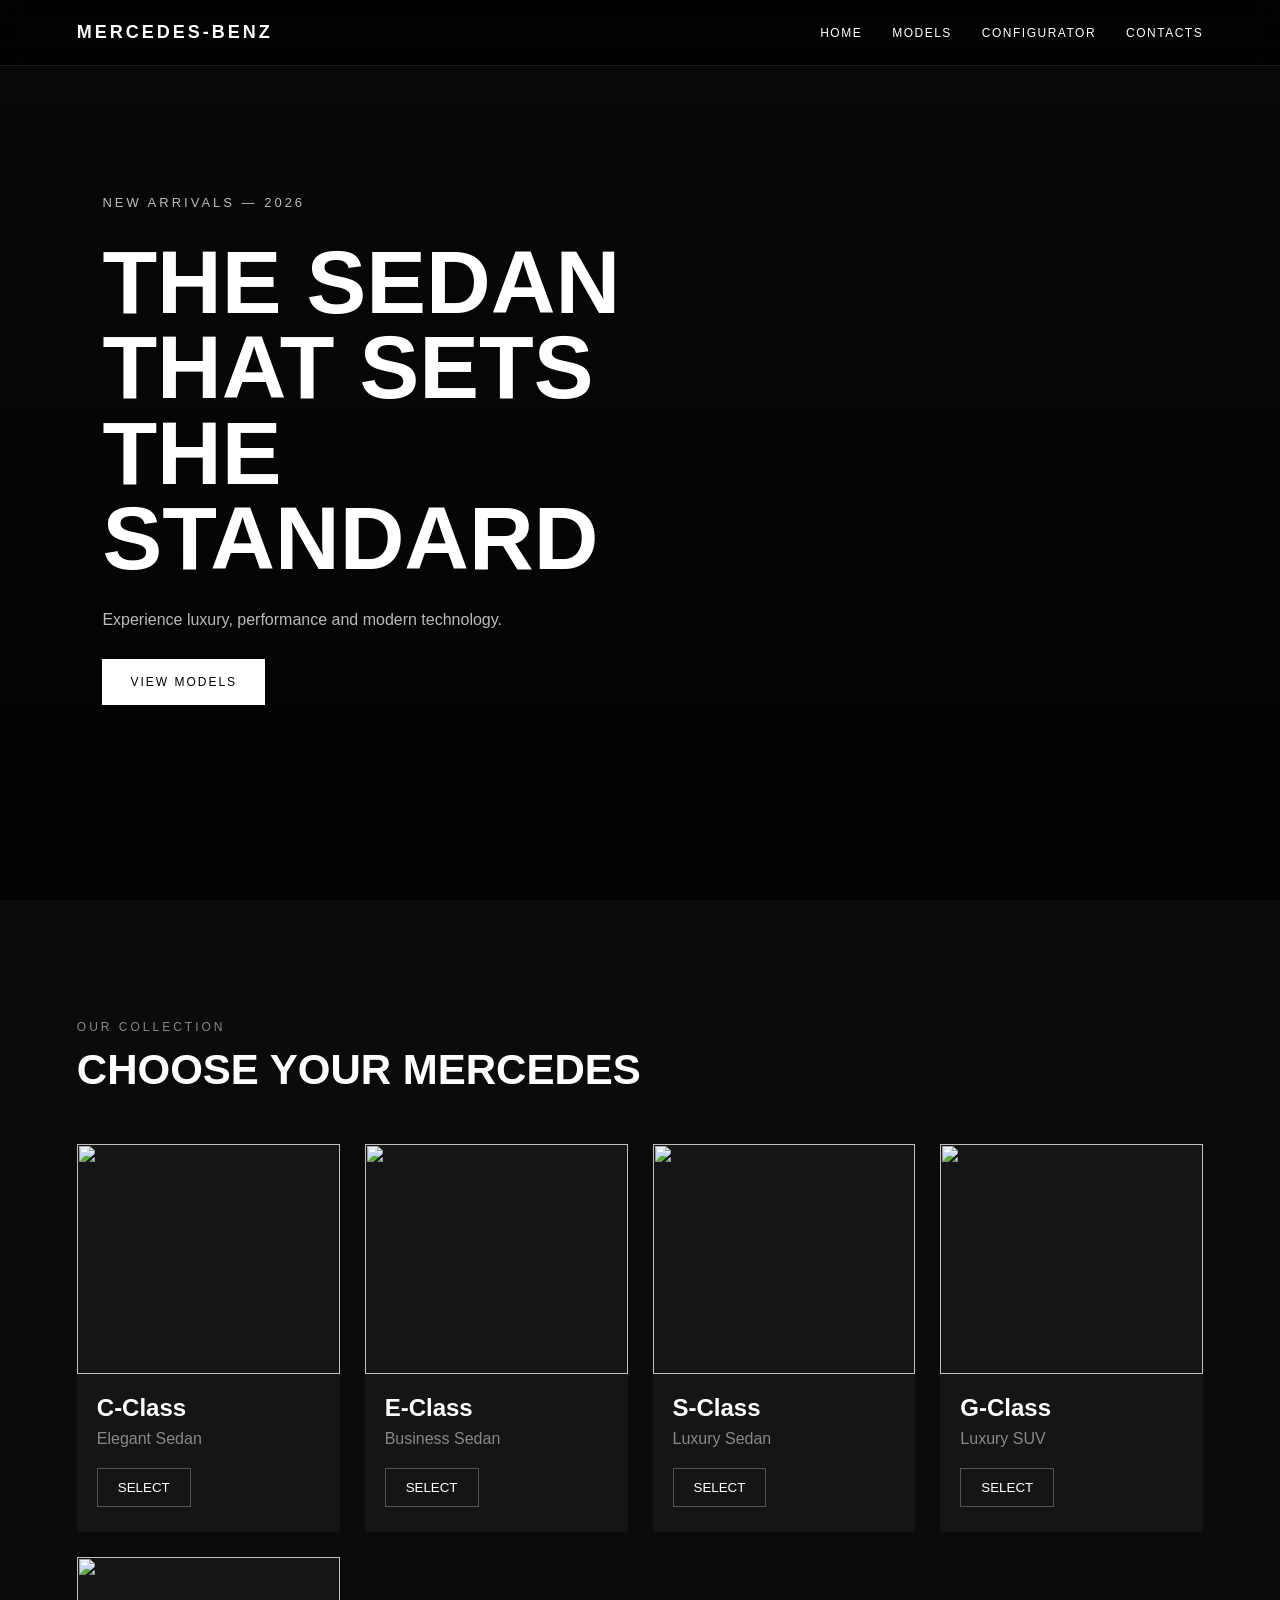
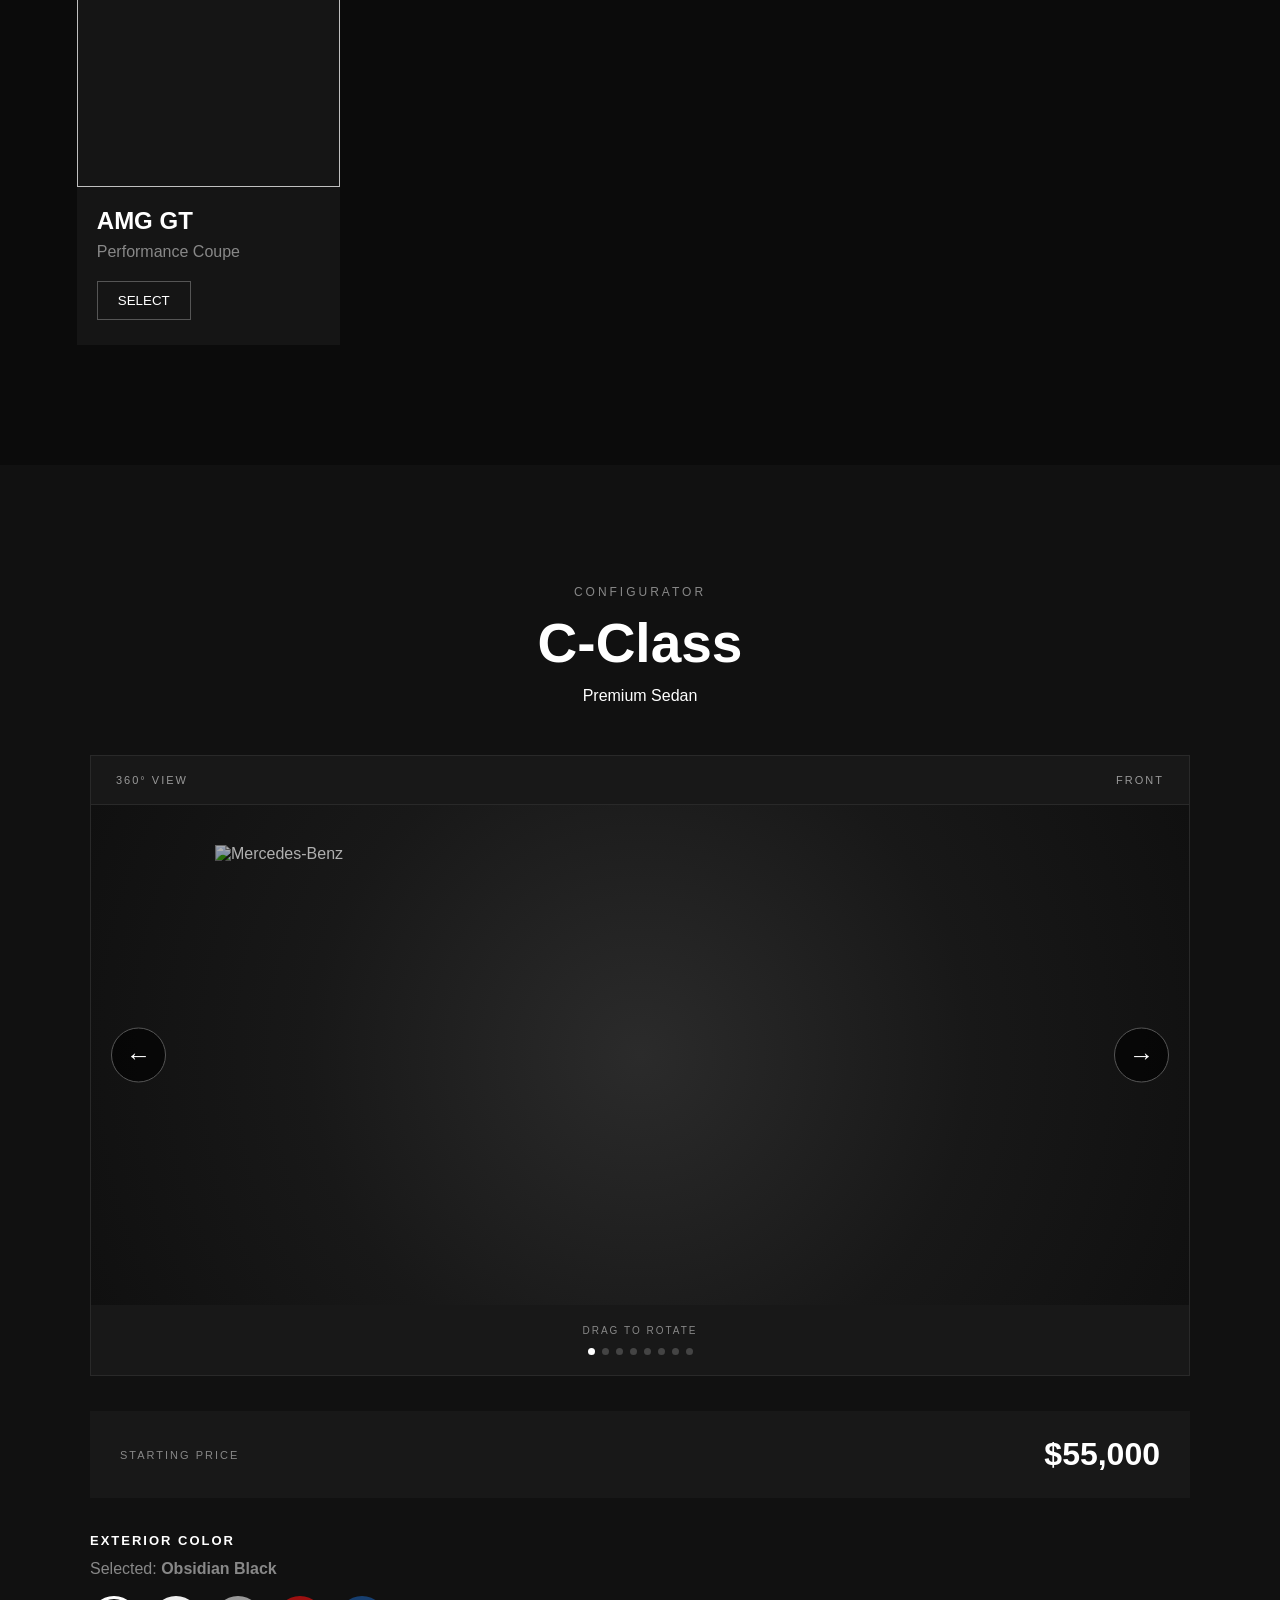
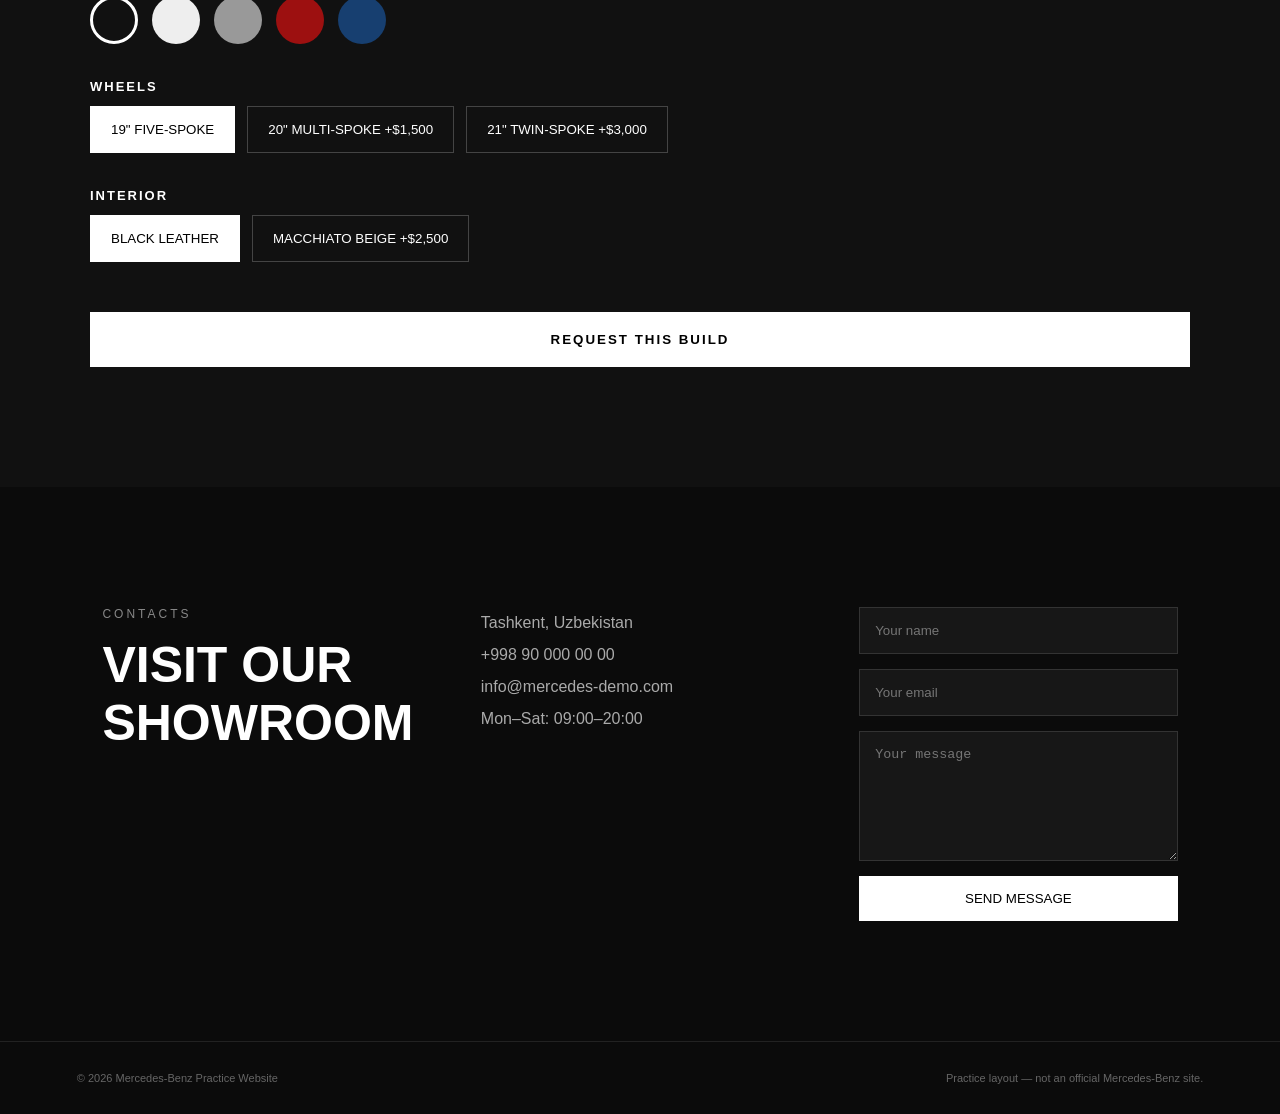
==== cars.html @ 46bb73ce "Mercedes-Benz website" ====
<!DOCTYPE html>
<html lang="ru">
<head>
    <meta charset="UTF-8">
    <meta name="viewport" content="width=device-width, initial-scale=1.0">

    <title>Mercedes-Benz | Premium Cars</title>

    <link rel="stylesheet" href="./css/cars.css">
</head>

<body>

<header class="header">
    <div class="logo">MERCEDES-BENZ</div>

    <nav>
        <a href="#home">HOME</a>
        <a href="#models">MODELS</a>
        <a href="#configurator">CONFIGURATOR</a>
        <a href="#contacts">CONTACTS</a>
    </nav>
</header>


<!-- HERO -->

<section class="hero" id="home">

    <div class="hero-text">

        <p class="small-title">NEW ARRIVALS — 2026</p>

        <h1>
            THE SEDAN<br>
            THAT SETS<br>
            THE STANDARD
        </h1>

        <p>
            Experience luxury, performance and modern technology.
        </p>

        <a href="#models" class="main-button">
            VIEW MODELS
        </a>

    </div>

</section>


<!-- MODELS -->

<section class="models" id="models">

    <div class="section-title">
        <p>OUR COLLECTION</p>
        <h2>CHOOSE YOUR MERCEDES</h2>
    </div>

    <div class="model-grid">

        <div class="model-card" onclick="chooseCar('C-Class')">
            <img src="https://images.unsplash.com/photo-1618843479313-40f8afb4b4d8?auto=format&fit=crop&w=1200&q=80">
            <h3>C-Class</h3>
            <p>Elegant Sedan</p>
            <button>SELECT</button>
        </div>


        <div class="model-card" onclick="chooseCar('E-Class')">
            <img src="https://images.unsplash.com/photo-1553440569-bcc63803a83d?auto=format&fit=crop&w=1200&q=80">
            <h3>E-Class</h3>
            <p>Business Sedan</p>
            <button>SELECT</button>
        </div>


        <div class="model-card" onclick="chooseCar('S-Class')">
            <img src="https://images.unsplash.com/photo-1563720223185-11003d516935?auto=format&fit=crop&w=1200&q=80">
            <h3>S-Class</h3>
            <p>Luxury Sedan</p>
            <button>SELECT</button>
        </div>


        <div class="model-card" onclick="chooseCar('G-Class')">
            <img src="https://images.unsplash.com/photo-1606664515524-ed2f786a0bd6?auto=format&fit=crop&w=1200&q=80">
            <h3>G-Class</h3>
            <p>Luxury SUV</p>
            <button>SELECT</button>
        </div>


        <div class="model-card" onclick="chooseCar('AMG GT')">
            <img src="https://images.unsplash.com/photo-1618843479619-f3d0e1e2b4f4?auto=format&fit=crop&w=1200&q=80">
            <h3>AMG GT</h3>
            <p>Performance Coupe</p>
            <button>SELECT</button>
        </div>

    </div>

</section>


<!-- CONFIGURATOR -->

<section class="configurator" id="configurator">

    <div class="config-title">

        <p>CONFIGURATOR</p>

        <h2 id="selectedModel">
            C-Class
        </h2>

        <p id="selectedType">
            Premium Sedan
        </p>

    </div>


    <!-- 360 VIEWER -->

    <div class="viewer">

        <div class="viewer-top">
            <span>360° VIEW</span>
            <span id="angleText">FRONT</span>
        </div>


        <div class="car-stage">

            <button
                class="rotate-button left"
                onclick="rotateCar(-1)">
                ←
            </button>


            <div
                class="car-view"
                id="carView">

                <img
                    id="carImage"
                    src="https://images.unsplash.com/photo-1618843479313-40f8afb4b4d8?auto=format&fit=crop&w=1600&q=90"
                    alt="Mercedes-Benz">

            </div>


            <button
                class="rotate-button right"
                onclick="rotateCar(1)">
                →
            </button>

        </div>


        <div class="viewer-info">
            <span>DRAG TO ROTATE</span>

            <div class="angle-dots">
                <span class="active"></span>
                <span></span>
                <span></span>
                <span></span>
                <span></span>
                <span></span>
                <span></span>
                <span></span>
            </div>
        </div>

    </div>


    <!-- PRICE -->

    <div class="price-box">

        <span>STARTING PRICE</span>

        <strong id="price">
            $55,000
        </strong>

    </div>


    <!-- COLORS -->

    <div class="option-section">

        <h3>EXTERIOR COLOR</h3>

        <p>
            Selected:
            <strong id="colorName">
                Obsidian Black
            </strong>
        </p>


        <div class="color-options">

            <button
                class="color black active"
                onclick="changeColor('black', this)"
                aria-label="Black">
            </button>

            <button
                class="color white"
                onclick="changeColor('white', this)"
                aria-label="White">
            </button>

            <button
                class="color silver"
                onclick="changeColor('silver', this)"
                aria-label="Silver">
            </button>

            <button
                class="color red"
                onclick="changeColor('red', this)"
                aria-label="Red">
            </button>

            <button
                class="color blue"
                onclick="changeColor('blue', this)"
                aria-label="Blue">
            </button>

        </div>

    </div>


    <!-- WHEELS -->

    <div class="option-section">

        <h3>WHEELS</h3>

        <div class="wheel-options">

            <button
                class="option-button active"
                onclick="selectWheel(0, this)">
                19" FIVE-SPOKE
            </button>

            <button
                class="option-button"
                onclick="selectWheel(1500, this)">
                20" MULTI-SPOKE +$1,500
            </button>

            <button
                class="option-button"
                onclick="selectWheel(3000, this)">
                21" TWIN-SPOKE +$3,000
            </button>

        </div>

    </div>


    <!-- INTERIOR -->

    <div class="option-section">

        <h3>INTERIOR</h3>

        <div class="wheel-options">

            <button
                class="option-button active"
                onclick="selectInterior(0, this)">
                BLACK LEATHER
            </button>

            <button
                class="option-button"
                onclick="selectInterior(2500, this)">
                MACCHIATO BEIGE +$2,500
            </button>

        </div>

    </div>


    <button
        class="request-button"
        onclick="requestCar()">

        REQUEST THIS BUILD

    </button>

</section>


<!-- CONTACTS -->

<section class="contacts" id="contacts">

    <div>

        <p>CONTACTS</p>

        <h2>VISIT OUR<br>SHOWROOM</h2>

    </div>


    <div class="contact-info">

        <p>
            Tashkent, Uzbekistan
        </p>

        <p>
            +998 90 000 00 00
        </p>

        <p>
            info@mercedes-demo.com
        </p>

        <p>
            Mon–Sat: 09:00–20:00
        </p>

    </div>


    <form id="contactForm">

        <input
            type="text"
            placeholder="Your name"
            required>

        <input
            type="email"
            placeholder="Your email"
            required>

        <textarea
            placeholder="Your message"
            required></textarea>

        <button type="submit">
            SEND MESSAGE
        </button>

    </form>

</section>


<footer>

    <p>
        © 2026 Mercedes-Benz Practice Website
    </p>

    <p>
        Practice layout — not an official Mercedes-Benz site.
    </p>

</footer>


<script src="./js/cars.js"></script>

</body>
</html>
---- css/cars.css ----
* {
    margin: 0;
    padding: 0;
    box-sizing: border-box;
}

html {
    scroll-behavior: smooth;
}

body {
    font-family: Arial, Helvetica, sans-serif;
    background: #0b0b0b;
    color: white;
}


/* HEADER */

.header {
    position: fixed;
    top: 0;
    left: 0;

    width: 100%;

    padding: 22px 6%;

    display: flex;
    justify-content: space-between;
    align-items: center;

    z-index: 1000;

    background: rgba(0, 0, 0, 0.75);
    backdrop-filter: blur(12px);

    border-bottom: 1px solid rgba(255,255,255,0.1);
}

.logo {
    font-size: 18px;
    letter-spacing: 3px;
    font-weight: bold;
}

nav {
    display: flex;
    gap: 30px;
}

nav a {
    color: white;
    text-decoration: none;
    font-size: 12px;
    letter-spacing: 1.5px;

    transition: 0.3s;
}

nav a:hover {
    opacity: 0.5;
}


/* HERO */

.hero {
    min-height: 100vh;

    display: flex;
    align-items: center;

    padding: 120px 8%;

    background:
        linear-gradient(
            rgba(0,0,0,0.25),
            rgba(0,0,0,0.8)
        ),
        url("https://images.unsplash.com/photo-1618843479313-40f8afb4b4d8?auto=format&fit=crop&w=2000&q=90");

    background-size: cover;
    background-position: center;
}

.hero-text {
    max-width: 650px;
}

.small-title {
    letter-spacing: 3px;
    font-size: 13px;
    margin-bottom: 25px;
}

.hero h1 {
    font-size: clamp(45px, 7vw, 90px);
    line-height: 0.95;

    margin-bottom: 30px;
}

.hero p {
    color: #bbb;
    margin-bottom: 30px;
}

.main-button {
    display: inline-block;

    padding: 16px 28px;

    background: white;
    color: black;

    text-decoration: none;

    font-size: 12px;
    letter-spacing: 2px;

    transition: 0.3s;
}

.main-button:hover {
    background: #aaa;
}


/* MODELS */

.models {
    padding: 120px 6%;
}

.section-title {
    margin-bottom: 50px;
}

.section-title p {
    color: #888;
    font-size: 12px;
    letter-spacing: 3px;
}

.section-title h2 {
    margin-top: 12px;
    font-size: 42px;
}


.model-grid {
    display: grid;

    grid-template-columns:
        repeat(auto-fit, minmax(250px, 1fr));

    gap: 25px;
}

.model-card {
    background: #151515;

    padding-bottom: 25px;

    cursor: pointer;

    transition: 0.35s;
}

.model-card:hover {
    transform: translateY(-8px);
}

.model-card img {
    width: 100%;
    height: 230px;

    object-fit: cover;

    display: block;
}

.model-card h3 {
    font-size: 24px;
    margin: 20px 20px 8px;
}

.model-card p {
    color: #888;
    margin: 0 20px 20px;
}

.model-card button {
    margin-left: 20px;

    padding: 11px 20px;

    background: transparent;

    border: 1px solid #555;

    color: white;

    cursor: pointer;
}


/* CONFIGURATOR */

.configurator {
    padding: 120px 6%;

    background: #111;
}

.config-title {
    text-align: center;

    margin-bottom: 50px;
}

.config-title p:first-child {
    color: #888;

    letter-spacing: 3px;

    font-size: 12px;
}

.config-title h2 {
    font-size: 55px;

    margin: 12px 0;
}


/* 360 VIEWER */

.viewer {
    max-width: 1100px;

    margin: auto;

    background: #181818;

    border: 1px solid #292929;
}

.viewer-top {
    display: flex;
    justify-content: space-between;

    padding: 18px 25px;

    color: #999;

    font-size: 11px;

    letter-spacing: 2px;

    border-bottom: 1px solid #292929;
}


.car-stage {
    position: relative;

    min-height: 500px;

    display: flex;
    align-items: center;
    justify-content: center;

    overflow: hidden;

    background:
        radial-gradient(
            circle at center,
            #2b2b2b 0%,
            #181818 55%,
            #101010 100%
        );
}


.car-view {
    width: 80%;

    display: flex;
    justify-content: center;
    align-items: center;

    cursor: grab;

    user-select: none;

    transition: transform 0.15s ease;
}

.car-view:active {
    cursor: grabbing;
}

.car-view img {
    width: 100%;
    max-width: 850px;

    height: 420px;

    object-fit: contain;

    pointer-events: none;

    user-select: none;

    transition:
        filter 0.4s ease,
        transform 0.2s ease;
}


/*
    ВАЖНО:
    Фон машины НЕ меняется.
    filter применяется только к изображению автомобиля.
*/


.rotate-button {
    position: absolute;

    top: 50%;

    transform: translateY(-50%);

    width: 55px;
    height: 55px;

    border-radius: 50%;

    background: rgba(0,0,0,0.65);

    border: 1px solid #555;

    color: white;

    font-size: 25px;

    cursor: pointer;

    z-index: 5;

    transition: 0.3s;
}

.rotate-button:hover {
    background: white;
    color: black;
}

.rotate-button.left {
    left: 20px;
}

.rotate-button.right {
    right: 20px;
}


.viewer-info {
    padding: 20px;

    text-align: center;

    color: #888;

    font-size: 10px;

    letter-spacing: 2px;
}

.angle-dots {
    display: flex;
    justify-content: center;

    gap: 7px;

    margin-top: 12px;
}

.angle-dots span {
    width: 7px;
    height: 7px;

    border-radius: 50%;

    background: #444;
}

.angle-dots span.active {
    background: white;
}


/* PRICE */

.price-box {
    max-width: 1100px;

    margin: 35px auto;

    display: flex;
    justify-content: space-between;
    align-items: center;

    padding: 25px 30px;

    background: #181818;
}

.price-box span {
    color: #888;

    font-size: 11px;

    letter-spacing: 2px;
}

.price-box strong {
    font-size: 32px;
}


/* OPTIONS */

.option-section {
    max-width: 1100px;

    margin: 35px auto;
}

.option-section h3 {
    font-size: 13px;

    letter-spacing: 2px;

    margin-bottom: 12px;
}

.option-section p {
    color: #888;

    margin-bottom: 18px;
}


/* COLORS */

.color-options {
    display: flex;

    gap: 14px;
}

.color {
    width: 48px;
    height: 48px;

    border-radius: 50%;

    border: 3px solid transparent;

    cursor: pointer;

    transition: 0.3s;
}

.color:hover {
    transform: scale(1.1);
}

.color.active {
    border-color: white;
}

.color.black {
    background: #111;
}

.color.white {
    background: #eee;
}

.color.silver {
    background: #999;
}

.color.red {
    background: #9d1010;
}

.color.blue {
    background: #173f70;
}


/* OPTIONS */

.wheel-options {
    display: flex;

    flex-wrap: wrap;

    gap: 12px;
}

.option-button {
    padding: 15px 20px;

    background: transparent;

    color: white;

    border: 1px solid #444;

    cursor: pointer;

    transition: 0.3s;
}

.option-button:hover,
.option-button.active {
    background: white;

    color: black;

    border-color: white;
}


/* REQUEST */

.request-button {
    display: block;

    max-width: 1100px;

    width: 100%;

    margin: 50px auto 0;

    padding: 20px;

    background: white;

    color: black;

    border: none;

    font-weight: bold;

    letter-spacing: 2px;

    cursor: pointer;

    transition: 0.3s;
}

.request-button:hover {
    background: #aaa;
}


/* CONTACTS */

.contacts {
    padding: 120px 8%;

    display: grid;

    grid-template-columns:
        1fr 1fr 1fr;

    gap: 60px;
}

.contacts h2 {
    font-size: 50px;

    margin-top: 15px;
}

.contacts > div:first-child p {
    color: #888;

    letter-spacing: 3px;

    font-size: 12px;
}

.contact-info {
    color: #aaa;

    line-height: 2;
}

#contactForm {
    display: flex;

    flex-direction: column;

    gap: 15px;
}

#contactForm input,
#contactForm textarea {
    width: 100%;

    padding: 15px;

    background: #171717;

    border: 1px solid #333;

    color: white;

    outline: none;
}

#contactForm textarea {
    min-height: 130px;

    resize: vertical;
}

#contactForm button {
    padding: 15px;

    background: white;

    border: none;

    cursor: pointer;
}


/* FOOTER */

footer {
    padding: 30px 6%;

    border-top: 1px solid #222;

    display: flex;

    justify-content: space-between;

    color: #666;

    font-size: 11px;
}


/* MOBILE */

@media (max-width: 800px) {

    .header {
        padding: 18px 5%;
    }

    nav {
        display: none;
    }

    .hero {
        padding: 120px 6%;
    }

    .models,
    .configurator,
    .contacts {
        padding: 80px 5%;
    }

    .config-title h2 {
        font-size: 40px;
    }

    .car-stage {
        min-height: 350px;
    }

    .car-view img {
        height: 300px;
    }

    .rotate-button {
        width: 45px;
        height: 45px;
    }

    .contacts {
        grid-template-columns: 1fr;
    }

    footer {
        flex-direction: column;

        gap: 10px;
    }

}
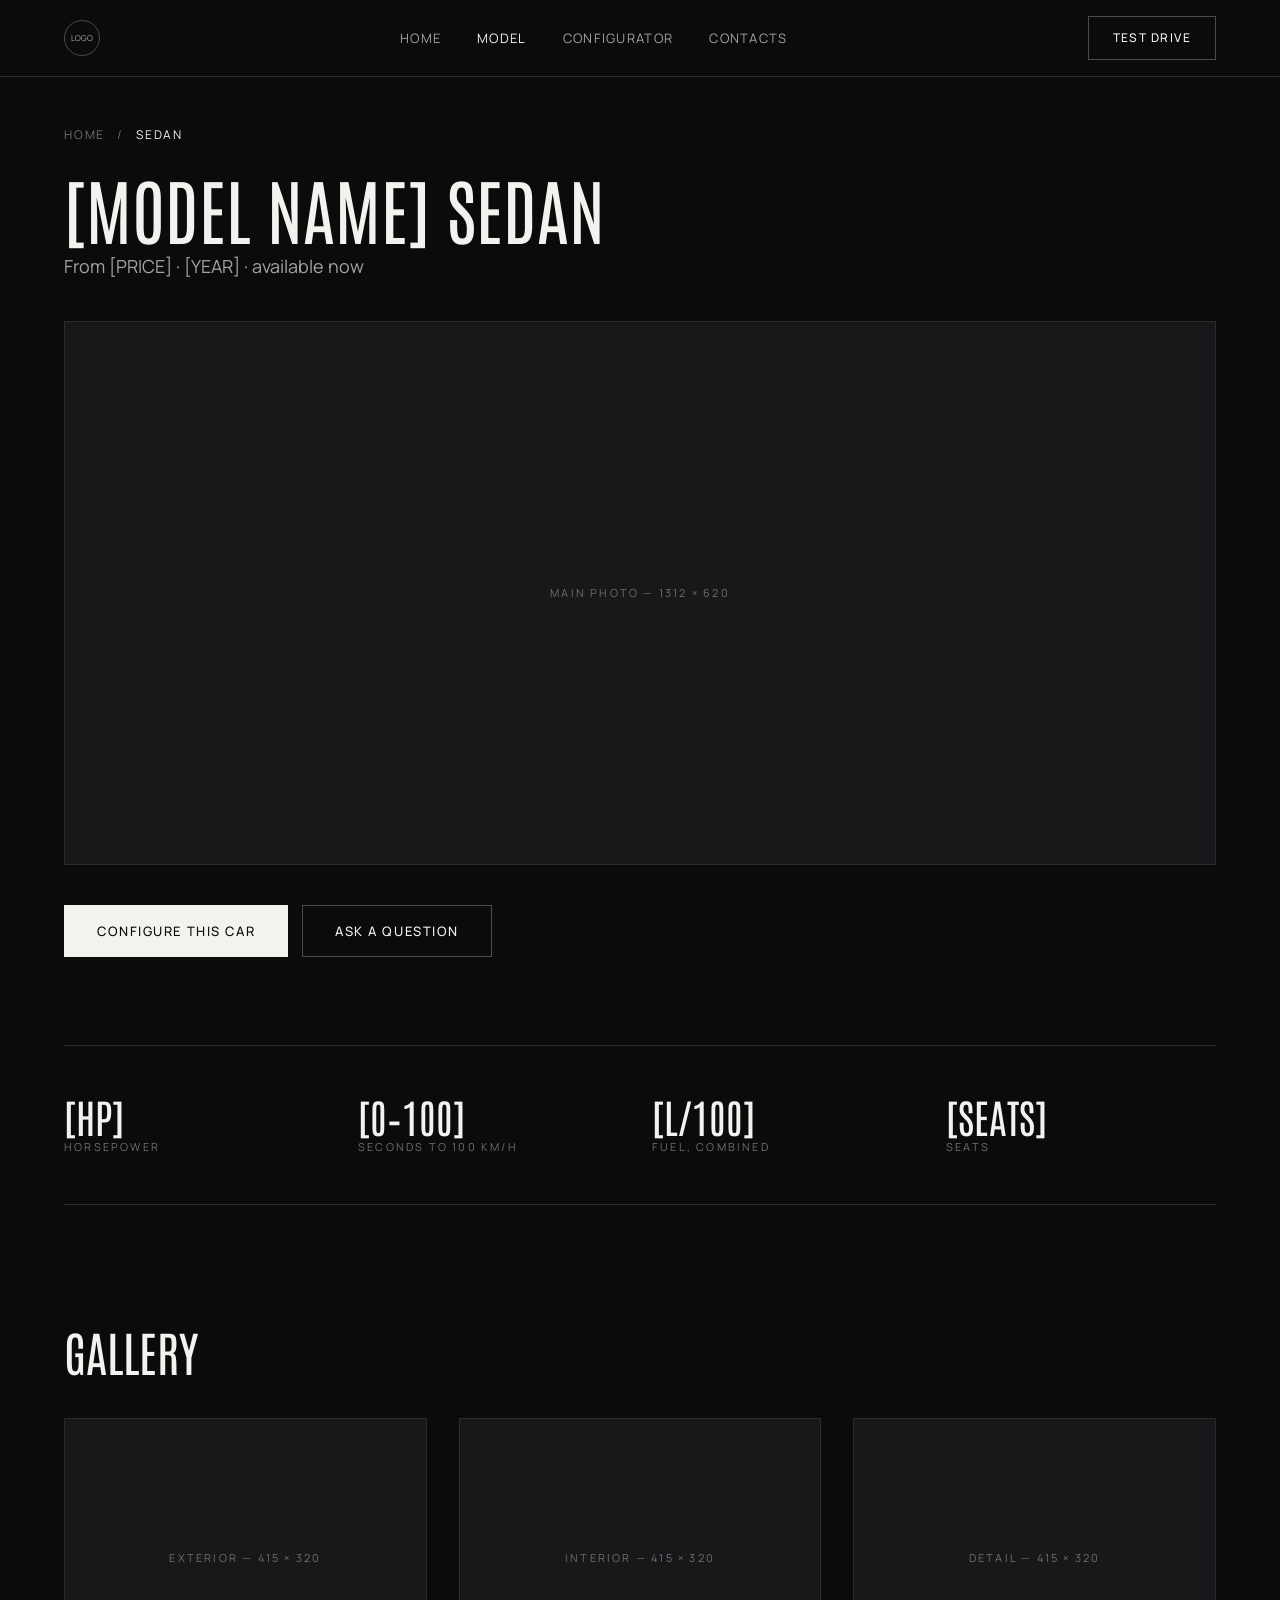
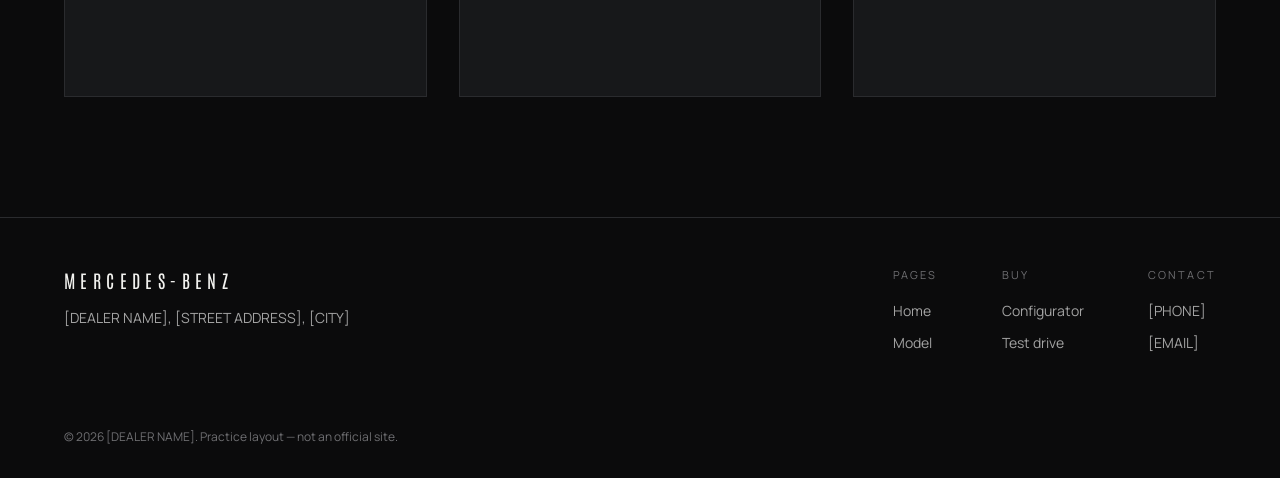
==== commit d5f52763: "web site create" ====
--- a/cars.html
+++ b/cars.html
@@ -1,392 +1,132 @@
 <!DOCTYPE html>
-<html lang="ru">
+<html lang="en">
 <head>
     <meta charset="UTF-8">
     <meta name="viewport" content="width=device-width, initial-scale=1.0">
-
-    <title>Mercedes-Benz | Premium Cars</title>
-
+    <title>Mercedes-Benz — Model</title>
+    <link rel="preconnect" href="https://fonts.googleapis.com">
+    <link rel="preconnect" href="https://fonts.gstatic.com" crossorigin>
+    <link href="https://fonts.googleapis.com/css2?family=Antonio:wght@400;500&family=Manrope:wght@400;500;600&display=swap" rel="stylesheet">
+    <!-- общие стили: шапка, подвал, кнопки -->
+    <link rel="stylesheet" href="./css/index.css">
     <link rel="stylesheet" href="./css/cars.css">
 </head>
-
 <body>
 
-<header class="header">
-    <div class="logo">MERCEDES-BENZ</div>
+    <!-- HEADER -->
+    <header class="header">
+        <div class="container header__inner">
+            <a href="./index.html" class="logo">LOGO</a>
 
-    <nav>
-        <a href="#home">HOME</a>
-        <a href="#models">MODELS</a>
-        <a href="#configurator">CONFIGURATOR</a>
-        <a href="#contacts">CONTACTS</a>
-    </nav>
-</header>
+            <nav class="nav" id="nav">
+                <a href="./index.html" class="nav__link">Home</a>
+                <a href="./cars.html" class="nav__link nav__link--active">Model</a>
+                <a href="./configurator.html" class="nav__link">Configurator</a>
+                <a href="./contacts.html" class="nav__link">Contacts</a>
+            </nav>
 
+            <a href="./contacts.html" class="btn btn--outline btn--small header__cta">Test drive</a>
 
-<!-- HERO -->
+            <button class="burger" id="burger" aria-label="Open menu" aria-expanded="false">
+                <span></span><span></span>
+            </button>
+        </div>
+    </header>
 
-<section class="hero" id="home">
+    <main class="model">
+        <div class="container">
+            <!-- BREADCRUMBS -->
+            <nav class="breadcrumbs" aria-label="Breadcrumbs">
+                <a href="./index.html">Home</a>
+                <span>/</span>
+                <span class="breadcrumbs__current">Sedan</span>
+            </nav>
 
-    <div class="hero-text">
+            <h1 class="model__title">[MODEL NAME] Sedan</h1>
+            <p class="model__subtitle">From [PRICE] · [YEAR] · available now</p>
 
-        <p class="small-title">NEW ARRIVALS — 2026</p>
+            <div class="placeholder model__photo">Main photo — 1312 × 620</div>
 
-        <h1>
-            THE SEDAN<br>
-            THAT SETS<br>
-            THE STANDARD
-        </h1>
+            <div class="model__buttons">
+                <a href="./configurator.html" class="btn btn--light">Configure this car</a>
+                <a href="./contacts.html" class="btn btn--outline">Ask a question</a>
+            </div>
 
-        <p>
-            Experience luxury, performance and modern technology.
-        </p>
+            <!-- SPECS -->
+            <section class="specs">
+                <div class="spec">
+                    <p class="spec__value">[HP]</p>
+                    <p class="spec__label">Horsepower</p>
+                </div>
+                <div class="spec">
+                    <p class="spec__value">[0–100]</p>
+                    <p class="spec__label">Seconds to 100 km/h</p>
+                </div>
+                <div class="spec">
+                    <p class="spec__value">[L/100]</p>
+                    <p class="spec__label">Fuel, combined</p>
+                </div>
+                <div class="spec">
+                    <p class="spec__value">[SEATS]</p>
+                    <p class="spec__label">Seats</p>
+                </div>
+            </section>
 
-        <a href="#models" class="main-button">
-            VIEW MODELS
-        </a>
+            <!-- GALLERY -->
+            <section class="gallery">
+                <h2 class="section-title">Gallery</h2>
 
+                <div class="gallery__grid">
+                    <button class="placeholder gallery__item" data-title="Exterior">Exterior — 415 × 320</button>
+                    <button class="placeholder gallery__item" data-title="Interior">Interior — 415 × 320</button>
+                    <button class="placeholder gallery__item" data-title="Detail">Detail — 415 × 320</button>
+                </div>
+            </section>
+        </div>
+    </main>
+
+    <!-- LIGHTBOX -->
+    <div class="lightbox" id="lightbox" aria-hidden="true">
+        <button class="lightbox__close" id="lightboxClose" aria-label="Close">×</button>
+        <button class="lightbox__arrow lightbox__arrow--prev" id="lightboxPrev" aria-label="Previous">←</button>
+        <div class="placeholder lightbox__image" id="lightboxImage"></div>
+        <button class="lightbox__arrow lightbox__arrow--next" id="lightboxNext" aria-label="Next">→</button>
     </div>
 
-</section>
+    <!-- FOOTER -->
+    <footer class="footer">
+        <div class="container">
+            <div class="footer__top">
+                <div class="footer__brand">
+                    <p class="footer__logo">Mercedes-Benz</p>
+                    <p class="footer__address">[DEALER NAME], [STREET ADDRESS], [CITY]</p>
+                </div>
 
-
-<!-- MODELS -->
-
-<section class="models" id="models">
-
-    <div class="section-title">
-        <p>OUR COLLECTION</p>
-        <h2>CHOOSE YOUR MERCEDES</h2>
-    </div>
-
-    <div class="model-grid">
-
-        <div class="model-card" onclick="chooseCar('C-Class')">
-            <img src="https://images.unsplash.com/photo-1618843479313-40f8afb4b4d8?auto=format&fit=crop&w=1200&q=80">
-            <h3>C-Class</h3>
-            <p>Elegant Sedan</p>
-            <button>SELECT</button>
-        </div>
-
-
-        <div class="model-card" onclick="chooseCar('E-Class')">
-            <img src="https://images.unsplash.com/photo-1553440569-bcc63803a83d?auto=format&fit=crop&w=1200&q=80">
-            <h3>E-Class</h3>
-            <p>Business Sedan</p>
-            <button>SELECT</button>
-        </div>
-
-
-        <div class="model-card" onclick="chooseCar('S-Class')">
-            <img src="https://images.unsplash.com/photo-1563720223185-11003d516935?auto=format&fit=crop&w=1200&q=80">
-            <h3>S-Class</h3>
-            <p>Luxury Sedan</p>
-            <button>SELECT</button>
-        </div>
-
-
-        <div class="model-card" onclick="chooseCar('G-Class')">
-            <img src="https://images.unsplash.com/photo-1606664515524-ed2f786a0bd6?auto=format&fit=crop&w=1200&q=80">
-            <h3>G-Class</h3>
-            <p>Luxury SUV</p>
-            <button>SELECT</button>
-        </div>
-
-
-        <div class="model-card" onclick="chooseCar('AMG GT')">
-            <img src="https://images.unsplash.com/photo-1618843479619-f3d0e1e2b4f4?auto=format&fit=crop&w=1200&q=80">
-            <h3>AMG GT</h3>
-            <p>Performance Coupe</p>
-            <button>SELECT</button>
-        </div>
-
-    </div>
-
-</section>
-
-
-<!-- CONFIGURATOR -->
-
-<section class="configurator" id="configurator">
-
-    <div class="config-title">
-
-        <p>CONFIGURATOR</p>
-
-        <h2 id="selectedModel">
-            C-Class
-        </h2>
-
-        <p id="selectedType">
-            Premium Sedan
-        </p>
-
-    </div>
-
-
-    <!-- 360 VIEWER -->
-
-    <div class="viewer">
-
-        <div class="viewer-top">
-            <span>360° VIEW</span>
-            <span id="angleText">FRONT</span>
-        </div>
-
-
-        <div class="car-stage">
-
-            <button
-                class="rotate-button left"
-                onclick="rotateCar(-1)">
-                ←
-            </button>
-
-
-            <div
-                class="car-view"
-                id="carView">
-
-                <img
-                    id="carImage"
-                    src="https://images.unsplash.com/photo-1618843479313-40f8afb4b4d8?auto=format&fit=crop&w=1600&q=90"
-                    alt="Mercedes-Benz">
-
+                <div class="footer__cols">
+                    <div class="footer__col">
+                        <p class="footer__heading">Pages</p>
+                        <a href="./index.html">Home</a>
+                        <a href="./cars.html">Model</a>
+                    </div>
+                    <div class="footer__col">
+                        <p class="footer__heading">Buy</p>
+                        <a href="./configurator.html">Configurator</a>
+                        <a href="./contacts.html">Test drive</a>
+                    </div>
+                    <div class="footer__col">
+                        <p class="footer__heading">Contact</p>
+                        <a href="tel:+0000000000">[PHONE]</a>
+                        <a href="mailto:info@example.com">[EMAIL]</a>
+                    </div>
+                </div>
             </div>
 
+            <p class="footer__copy">© <span id="year">[YEAR]</span> [DEALER NAME]. Practice layout — not an official site.</p>
+        </div>
+    </footer>
 
-            <button
-                class="rotate-button right"
-                onclick="rotateCar(1)">
-                →
-            </button>
-
-        </div>
-
-
-        <div class="viewer-info">
-            <span>DRAG TO ROTATE</span>
-
-            <div class="angle-dots">
-                <span class="active"></span>
-                <span></span>
-                <span></span>
-                <span></span>
-                <span></span>
-                <span></span>
-                <span></span>
-                <span></span>
-            </div>
-        </div>
-
-    </div>
-
-
-    <!-- PRICE -->
-
-    <div class="price-box">
-
-        <span>STARTING PRICE</span>
-
-        <strong id="price">
-            $55,000
-        </strong>
-
-    </div>
-
-
-    <!-- COLORS -->
-
-    <div class="option-section">
-
-        <h3>EXTERIOR COLOR</h3>
-
-        <p>
-            Selected:
-            <strong id="colorName">
-                Obsidian Black
-            </strong>
-        </p>
-
-
-        <div class="color-options">
-
-            <button
-                class="color black active"
-                onclick="changeColor('black', this)"
-                aria-label="Black">
-            </button>
-
-            <button
-                class="color white"
-                onclick="changeColor('white', this)"
-                aria-label="White">
-            </button>
-
-            <button
-                class="color silver"
-                onclick="changeColor('silver', this)"
-                aria-label="Silver">
-            </button>
-
-            <button
-                class="color red"
-                onclick="changeColor('red', this)"
-                aria-label="Red">
-            </button>
-
-            <button
-                class="color blue"
-                onclick="changeColor('blue', this)"
-                aria-label="Blue">
-            </button>
-
-        </div>
-
-    </div>
-
-
-    <!-- WHEELS -->
-
-    <div class="option-section">
-
-        <h3>WHEELS</h3>
-
-        <div class="wheel-options">
-
-            <button
-                class="option-button active"
-                onclick="selectWheel(0, this)">
-                19" FIVE-SPOKE
-            </button>
-
-            <button
-                class="option-button"
-                onclick="selectWheel(1500, this)">
-                20" MULTI-SPOKE +$1,500
-            </button>
-
-            <button
-                class="option-button"
-                onclick="selectWheel(3000, this)">
-                21" TWIN-SPOKE +$3,000
-            </button>
-
-        </div>
-
-    </div>
-
-
-    <!-- INTERIOR -->
-
-    <div class="option-section">
-
-        <h3>INTERIOR</h3>
-
-        <div class="wheel-options">
-
-            <button
-                class="option-button active"
-                onclick="selectInterior(0, this)">
-                BLACK LEATHER
-            </button>
-
-            <button
-                class="option-button"
-                onclick="selectInterior(2500, this)">
-                MACCHIATO BEIGE +$2,500
-            </button>
-
-        </div>
-
-    </div>
-
-
-    <button
-        class="request-button"
-        onclick="requestCar()">
-
-        REQUEST THIS BUILD
-
-    </button>
-
-</section>
-
-
-<!-- CONTACTS -->
-
-<section class="contacts" id="contacts">
-
-    <div>
-
-        <p>CONTACTS</p>
-
-        <h2>VISIT OUR<br>SHOWROOM</h2>
-
-    </div>
-
-
-    <div class="contact-info">
-
-        <p>
-            Tashkent, Uzbekistan
-        </p>
-
-        <p>
-            +998 90 000 00 00
-        </p>
-
-        <p>
-            info@mercedes-demo.com
-        </p>
-
-        <p>
-            Mon–Sat: 09:00–20:00
-        </p>
-
-    </div>
-
-
-    <form id="contactForm">
-
-        <input
-            type="text"
-            placeholder="Your name"
-            required>
-
-        <input
-            type="email"
-            placeholder="Your email"
-            required>
-
-        <textarea
-            placeholder="Your message"
-            required></textarea>
-
-        <button type="submit">
-            SEND MESSAGE
-        </button>
-
-    </form>
-
-</section>
-
-
-<footer>
-
-    <p>
-        © 2026 Mercedes-Benz Practice Website
-    </p>
-
-    <p>
-        Practice layout — not an official Mercedes-Benz site.
-    </p>
-
-</footer>
-
-
-<script src="./js/cars.js"></script>
-
+    <!-- общий скрипт: меню, шапка, год -->
+    <script src="./js/index.js"></script>
+    <script src="./js/cars.js"></script>
 </body>
 </html>
-
--- a/css/index.css
+++ b/css/index.css
@@ -0,0 +1,493 @@
+/* ===== VARIABLES ===== */
+:root {
+    --bg: #0b0b0c;
+    --surface: #17181a;
+    --border: #2a2b2e;
+    --text: #f2f2ef;
+    --text-muted: #a3a3a3;
+    --text-dim: #6f6f72;
+
+    --font-title: "Antonio", "Oswald", sans-serif;
+    --font-body: "Manrope", system-ui, sans-serif;
+
+    --container: 1312px;
+    --gutter: 64px;
+}
+
+/* ===== RESET ===== */
+*,
+*::before,
+*::after {
+    margin: 0;
+    padding: 0;
+    box-sizing: border-box;
+}
+
+body {
+    background: var(--bg);
+    color: var(--text);
+    font-family: var(--font-body);
+    font-size: 16px;
+    line-height: 1.6;
+    -webkit-font-smoothing: antialiased;
+}
+
+a {
+    color: inherit;
+    text-decoration: none;
+}
+
+ol,
+ul {
+    list-style: none;
+}
+
+button {
+    font: inherit;
+    background: none;
+    border: none;
+    color: inherit;
+    cursor: pointer;
+}
+
+.container {
+    max-width: calc(var(--container) + var(--gutter) * 2);
+    margin: 0 auto;
+    padding: 0 var(--gutter);
+}
+
+/* ===== COMMON ===== */
+.eyebrow {
+    font-size: 12px;
+    letter-spacing: 0.2em;
+    text-transform: uppercase;
+    color: var(--text-dim);
+    margin-bottom: 20px;
+}
+
+.section-title {
+    font-family: var(--font-title);
+    font-weight: 400;
+    font-size: 48px;
+    line-height: 1.1;
+    text-transform: uppercase;
+    margin-bottom: 40px;
+}
+
+.placeholder {
+    display: flex;
+    align-items: center;
+    justify-content: center;
+    background: var(--surface);
+    border: 1px solid var(--border);
+    color: var(--text-dim);
+    font-size: 11px;
+    letter-spacing: 0.2em;
+    text-transform: uppercase;
+    text-align: center;
+}
+
+/* ===== BUTTONS ===== */
+.btn {
+    display: inline-flex;
+    align-items: center;
+    justify-content: center;
+    height: 52px;
+    padding: 0 32px;
+    font-size: 13px;
+    font-weight: 500;
+    letter-spacing: 0.12em;
+    text-transform: uppercase;
+    border: 1px solid transparent;
+    transition: background 0.25s, color 0.25s, border-color 0.25s;
+}
+
+.btn--light {
+    background: var(--text);
+    color: var(--bg);
+}
+
+.btn--light:hover {
+    background: transparent;
+    color: var(--text);
+    border-color: var(--text);
+}
+
+.btn--outline {
+    border-color: #4a4b4f;
+    color: var(--text);
+}
+
+.btn--outline:hover {
+    border-color: var(--text);
+    background: var(--text);
+    color: var(--bg);
+}
+
+.btn--small {
+    height: 44px;
+    padding: 0 24px;
+    font-size: 12px;
+}
+
+/* ===== HEADER ===== */
+.header {
+    position: sticky;
+    top: 0;
+    z-index: 100;
+    background: var(--bg);
+    border-bottom: 1px solid var(--border);
+    transition: background 0.3s;
+}
+
+.header--scrolled {
+    background: rgba(11, 11, 12, 0.85);
+    backdrop-filter: blur(10px);
+}
+
+.header__inner {
+    display: flex;
+    align-items: center;
+    justify-content: space-between;
+    height: 76px;
+}
+
+.logo {
+    display: flex;
+    align-items: center;
+    justify-content: center;
+    width: 36px;
+    height: 36px;
+    border: 1px solid #4a4b4f;
+    border-radius: 50%;
+    font-size: 8px;
+    color: var(--text-muted);
+}
+
+.nav {
+    display: flex;
+    gap: 36px;
+}
+
+.nav__link {
+    font-size: 13px;
+    letter-spacing: 0.1em;
+    text-transform: uppercase;
+    color: var(--text-muted);
+    transition: color 0.2s;
+}
+
+.nav__link:hover,
+.nav__link--active {
+    color: var(--text);
+}
+
+.burger {
+    display: none;
+    flex-direction: column;
+    gap: 6px;
+    width: 28px;
+    padding: 8px 0;
+}
+
+.burger span {
+    display: block;
+    height: 1px;
+    background: var(--text);
+    transition: transform 0.3s;
+}
+
+.burger--open span:first-child {
+    transform: translateY(3.5px) rotate(45deg);
+}
+
+.burger--open span:last-child {
+    transform: translateY(-3.5px) rotate(-45deg);
+}
+
+/* ===== HERO ===== */
+.hero {
+    padding: 80px 0 100px;
+}
+
+.hero__title {
+    max-width: 720px;
+    font-family: var(--font-title);
+    font-weight: 400;
+    font-size: 88px;
+    line-height: 0.95;
+    text-transform: uppercase;
+    margin-bottom: 24px;
+}
+
+.hero__text {
+    max-width: 520px;
+    font-size: 17px;
+    color: var(--text-muted);
+    margin-bottom: 36px;
+}
+
+.hero__buttons {
+    display: flex;
+    flex-wrap: wrap;
+    gap: 14px;
+    margin-bottom: 56px;
+}
+
+.hero__image {
+    width: 100%;
+    aspect-ratio: 1312 / 620;
+}
+
+/* ===== LINE-UP ===== */
+.lineup {
+    padding-bottom: 100px;
+}
+
+.cards {
+    display: grid;
+    grid-template-columns: repeat(3, 1fr);
+    gap: 24px;
+}
+
+.card {
+    background: #121315;
+    border: 1px solid var(--border);
+    transition: border-color 0.25s, transform 0.25s;
+}
+
+.card:hover {
+    border-color: #4a4b4f;
+    transform: translateY(-4px);
+}
+
+.card__image {
+    aspect-ratio: 415 / 260;
+    border: none;
+}
+
+.card__body {
+    padding: 24px 22px 28px;
+}
+
+.card__title {
+    font-family: var(--font-title);
+    font-weight: 400;
+    font-size: 26px;
+    text-transform: uppercase;
+    line-height: 1.2;
+    margin-bottom: 4px;
+}
+
+.card__price {
+    font-size: 14px;
+    color: var(--text-muted);
+    margin-bottom: 16px;
+}
+
+.card__link {
+    font-size: 12px;
+    letter-spacing: 0.15em;
+    text-transform: uppercase;
+}
+
+.card__link span {
+    display: inline-block;
+    transition: transform 0.25s;
+}
+
+.card__link:hover span {
+    transform: translateX(4px);
+}
+
+/* ===== SHOWROOM ===== */
+.showroom {
+    padding-bottom: 160px;
+}
+
+.showroom__inner {
+    display: grid;
+    grid-template-columns: 640fr 624fr;
+    gap: 48px;
+    align-items: start;
+}
+
+.showroom__image {
+    aspect-ratio: 640 / 440;
+}
+
+.showroom__content {
+    padding-top: 20px;
+}
+
+.showroom__content .section-title {
+    margin-bottom: 20px;
+}
+
+.showroom__text {
+    font-size: 16px;
+    color: var(--text-muted);
+    margin-bottom: 28px;
+}
+
+.features {
+    margin-bottom: 36px;
+}
+
+.features li {
+    display: flex;
+    align-items: baseline;
+    gap: 14px;
+    font-size: 15px;
+    margin-bottom: 12px;
+}
+
+.features span {
+    font-size: 11px;
+    color: var(--text-dim);
+}
+
+/* ===== FOOTER ===== */
+.footer {
+    border-top: 1px solid var(--border);
+    padding: 48px 0 32px;
+}
+
+.footer__top {
+    display: flex;
+    justify-content: space-between;
+    gap: 40px;
+    margin-bottom: 72px;
+}
+
+.footer__logo {
+    font-family: var(--font-title);
+    font-size: 18px;
+    letter-spacing: 0.3em;
+    text-transform: uppercase;
+    margin-bottom: 12px;
+}
+
+.footer__address {
+    font-size: 14px;
+    color: var(--text-muted);
+}
+
+.footer__cols {
+    display: flex;
+    gap: 64px;
+}
+
+.footer__col {
+    display: flex;
+    flex-direction: column;
+    gap: 10px;
+    font-size: 14px;
+    color: var(--text-muted);
+}
+
+.footer__col a:hover {
+    color: var(--text);
+}
+
+.footer__heading {
+    font-size: 11px;
+    letter-spacing: 0.2em;
+    text-transform: uppercase;
+    color: var(--text-dim);
+    margin-bottom: 6px;
+}
+
+.footer__copy {
+    font-size: 12px;
+    color: var(--text-dim);
+}
+
+/* ===== RESPONSIVE ===== */
+@media (max-width: 1024px) {
+    :root {
+        --gutter: 32px;
+    }
+
+    .hero__title {
+        font-size: 68px;
+    }
+
+    .cards {
+        grid-template-columns: repeat(2, 1fr);
+    }
+
+    .showroom__inner {
+        grid-template-columns: 1fr;
+    }
+}
+
+@media (max-width: 768px) {
+    :root {
+        --gutter: 16px;
+    }
+
+    .burger {
+        display: flex;
+    }
+
+    .header__cta {
+        display: none;
+    }
+
+    .nav {
+        position: absolute;
+        top: 100%;
+        left: 0;
+        right: 0;
+        flex-direction: column;
+        gap: 0;
+        background: var(--bg);
+        border-bottom: 1px solid var(--border);
+        max-height: 0;
+        overflow: hidden;
+        transition: max-height 0.3s;
+    }
+
+    .nav--open {
+        max-height: 300px;
+    }
+
+    .nav__link {
+        padding: 16px var(--gutter);
+        border-top: 1px solid var(--border);
+    }
+
+    .hero {
+        padding: 48px 0 64px;
+    }
+
+    .hero__title {
+        font-size: 48px;
+    }
+
+    .hero__buttons .btn {
+        flex: 1 1 auto;
+    }
+
+    .section-title {
+        font-size: 36px;
+    }
+
+    .cards {
+        grid-template-columns: 1fr;
+    }
+
+    .showroom {
+        padding-bottom: 96px;
+    }
+
+    .footer__top {
+        flex-direction: column;
+    }
+
+    .footer__cols {
+        gap: 40px;
+        flex-wrap: wrap;
+    }
+}
--- a/css/cars.css
+++ b/css/cars.css
@@ -1,715 +1,196 @@
-* {
-    margin: 0;
-    padding: 0;
-    box-sizing: border-box;
+/* ===== MODEL PAGE ===== */
+.model {
+    padding: 48px 0 120px;
 }
 
-html {
-    scroll-behavior: smooth;
+.breadcrumbs {
+    display: flex;
+    gap: 12px;
+    font-size: 12px;
+    letter-spacing: 0.15em;
+    text-transform: uppercase;
+    color: var(--text-dim);
+    margin-bottom: 28px;
 }
 
-body {
-    font-family: Arial, Helvetica, sans-serif;
-    background: #0b0b0b;
-    color: white;
+.breadcrumbs a:hover {
+    color: var(--text);
 }
 
-
-/* HEADER */
-
-.header {
-    position: fixed;
-    top: 0;
-    left: 0;
-
-    width: 100%;
-
-    padding: 22px 6%;
-
-    display: flex;
-    justify-content: space-between;
-    align-items: center;
-
-    z-index: 1000;
-
-    background: rgba(0, 0, 0, 0.75);
-    backdrop-filter: blur(12px);
-
-    border-bottom: 1px solid rgba(255,255,255,0.1);
+.breadcrumbs__current {
+    color: var(--text);
 }
 
-.logo {
-    font-size: 18px;
-    letter-spacing: 3px;
-    font-weight: bold;
+.model__title {
+    font-family: var(--font-title);
+    font-weight: 400;
+    font-size: 72px;
+    line-height: 1;
+    text-transform: uppercase;
+    margin-bottom: 8px;
 }
 
-nav {
-    display: flex;
-    gap: 30px;
+.model__subtitle {
+    font-size: 18px;
+    color: var(--text-muted);
+    margin-bottom: 40px;
 }
 
-nav a {
-    color: white;
-    text-decoration: none;
-    font-size: 12px;
-    letter-spacing: 1.5px;
-
-    transition: 0.3s;
+.model__photo {
+    width: 100%;
+    aspect-ratio: 1312 / 620;
+    margin-bottom: 40px;
 }
 
-nav a:hover {
-    opacity: 0.5;
+.model__buttons {
+    display: flex;
+    flex-wrap: wrap;
+    gap: 14px;
+    margin-bottom: 88px;
 }
 
-
-/* HERO */
-
-.hero {
-    min-height: 100vh;
-
-    display: flex;
-    align-items: center;
-
-    padding: 120px 8%;
-
-    background:
-        linear-gradient(
-            rgba(0,0,0,0.25),
-            rgba(0,0,0,0.8)
-        ),
-        url("https://images.unsplash.com/photo-1618843479313-40f8afb4b4d8?auto=format&fit=crop&w=2000&q=90");
-
-    background-size: cover;
-    background-position: center;
+/* ===== SPECS ===== */
+.specs {
+    display: grid;
+    grid-template-columns: repeat(4, 1fr);
+    gap: 24px;
+    padding: 48px 0;
+    border-top: 1px solid var(--border);
+    border-bottom: 1px solid var(--border);
+    margin-bottom: 120px;
 }
 
-.hero-text {
-    max-width: 650px;
+.spec__value {
+    font-family: var(--font-title);
+    font-size: 40px;
+    line-height: 1.1;
 }
 
-.small-title {
-    letter-spacing: 3px;
-    font-size: 13px;
-    margin-bottom: 25px;
+.spec__label {
+    font-size: 11px;
+    letter-spacing: 0.2em;
+    text-transform: uppercase;
+    color: var(--text-dim);
 }
 
-.hero h1 {
-    font-size: clamp(45px, 7vw, 90px);
-    line-height: 0.95;
-
-    margin-bottom: 30px;
+/* ===== GALLERY ===== */
+.gallery__grid {
+    display: grid;
+    grid-template-columns: repeat(3, 1fr);
+    gap: 32px;
 }
 
-.hero p {
-    color: #bbb;
-    margin-bottom: 30px;
+.gallery__item {
+    aspect-ratio: 415 / 320;
+    width: 100%;
+    font-family: var(--font-body);
+    cursor: zoom-in;
+    transition: border-color 0.25s;
 }
 
-.main-button {
-    display: inline-block;
-
-    padding: 16px 28px;
-
-    background: white;
-    color: black;
-
-    text-decoration: none;
-
-    font-size: 12px;
-    letter-spacing: 2px;
-
-    transition: 0.3s;
+.gallery__item:hover {
+    border-color: #4a4b4f;
 }
 
-.main-button:hover {
-    background: #aaa;
-}
-
-
-/* MODELS */
-
-.models {
-    padding: 120px 6%;
-}
-
-.section-title {
-    margin-bottom: 50px;
-}
-
-.section-title p {
-    color: #888;
-    font-size: 12px;
-    letter-spacing: 3px;
-}
-
-.section-title h2 {
-    margin-top: 12px;
-    font-size: 42px;
-}
-
-
-.model-grid {
-    display: grid;
-
-    grid-template-columns:
-        repeat(auto-fit, minmax(250px, 1fr));
-
-    gap: 25px;
-}
-
-.model-card {
-    background: #151515;
-
-    padding-bottom: 25px;
-
-    cursor: pointer;
-
-    transition: 0.35s;
-}
-
-.model-card:hover {
-    transform: translateY(-8px);
-}
-
-.model-card img {
-    width: 100%;
-    height: 230px;
-
-    object-fit: cover;
-
-    display: block;
-}
-
-.model-card h3 {
-    font-size: 24px;
-    margin: 20px 20px 8px;
-}
-
-.model-card p {
-    color: #888;
-    margin: 0 20px 20px;
-}
-
-.model-card button {
-    margin-left: 20px;
-
-    padding: 11px 20px;
-
-    background: transparent;
-
-    border: 1px solid #555;
-
-    color: white;
-
-    cursor: pointer;
-}
-
-
-/* CONFIGURATOR */
-
-.configurator {
-    padding: 120px 6%;
-
-    background: #111;
-}
-
-.config-title {
-    text-align: center;
-
-    margin-bottom: 50px;
-}
-
-.config-title p:first-child {
-    color: #888;
-
-    letter-spacing: 3px;
-
-    font-size: 12px;
-}
-
-.config-title h2 {
-    font-size: 55px;
-
-    margin: 12px 0;
-}
-
-
-/* 360 VIEWER */
-
-.viewer {
-    max-width: 1100px;
-
-    margin: auto;
-
-    background: #181818;
-
-    border: 1px solid #292929;
-}
-
-.viewer-top {
-    display: flex;
-    justify-content: space-between;
-
-    padding: 18px 25px;
-
-    color: #999;
-
-    font-size: 11px;
-
-    letter-spacing: 2px;
-
-    border-bottom: 1px solid #292929;
-}
-
-
-.car-stage {
-    position: relative;
-
-    min-height: 500px;
-
+/* ===== LIGHTBOX ===== */
+.lightbox {
+    position: fixed;
+    inset: 0;
+    z-index: 200;
     display: flex;
     align-items: center;
     justify-content: center;
-
-    overflow: hidden;
-
-    background:
-        radial-gradient(
-            circle at center,
-            #2b2b2b 0%,
-            #181818 55%,
-            #101010 100%
-        );
+    gap: 24px;
+    padding: 64px;
+    background: rgba(0, 0, 0, 0.9);
+    opacity: 0;
+    visibility: hidden;
+    transition: opacity 0.3s, visibility 0.3s;
 }
 
-
-.car-view {
-    width: 80%;
-
-    display: flex;
-    justify-content: center;
-    align-items: center;
-
-    cursor: grab;
-
-    user-select: none;
-
-    transition: transform 0.15s ease;
+.lightbox--open {
+    opacity: 1;
+    visibility: visible;
 }
 
-.car-view:active {
-    cursor: grabbing;
+.lightbox__image {
+    width: min(1000px, 100%);
+    aspect-ratio: 415 / 320;
+    font-size: 13px;
 }
 
-.car-view img {
-    width: 100%;
-    max-width: 850px;
-
-    height: 420px;
-
-    object-fit: contain;
-
-    pointer-events: none;
-
-    user-select: none;
-
-    transition:
-        filter 0.4s ease,
-        transform 0.2s ease;
+.lightbox__close {
+    position: absolute;
+    top: 24px;
+    right: 32px;
+    font-size: 40px;
+    line-height: 1;
+    color: var(--text-muted);
 }
 
-
-/*
-    ВАЖНО:
-    Фон машины НЕ меняется.
-    filter применяется только к изображению автомобиля.
-*/
-
-
-.rotate-button {
-    position: absolute;
-
-    top: 50%;
-
-    transform: translateY(-50%);
-
-    width: 55px;
-    height: 55px;
-
-    border-radius: 50%;
-
-    background: rgba(0,0,0,0.65);
-
-    border: 1px solid #555;
-
-    color: white;
-
-    font-size: 25px;
-
-    cursor: pointer;
-
-    z-index: 5;
-
-    transition: 0.3s;
+.lightbox__arrow {
+    flex-shrink: 0;
+    width: 52px;
+    height: 52px;
+    border: 1px solid #4a4b4f;
+    font-size: 20px;
+    transition: background 0.25s, color 0.25s;
 }
 
-.rotate-button:hover {
-    background: white;
-    color: black;
+.lightbox__close:hover {
+    color: var(--text);
 }
 
-.rotate-button.left {
-    left: 20px;
+.lightbox__arrow:hover {
+    background: var(--text);
+    color: var(--bg);
 }
 
-.rotate-button.right {
-    right: 20px;
+/* ===== RESPONSIVE ===== */
+@media (max-width: 1024px) {
+    .specs {
+        grid-template-columns: repeat(2, 1fr);
+        row-gap: 40px;
+    }
+
+    .gallery__grid {
+        grid-template-columns: repeat(2, 1fr);
+        gap: 20px;
+    }
 }
 
-
-.viewer-info {
-    padding: 20px;
-
-    text-align: center;
-
-    color: #888;
-
-    font-size: 10px;
-
-    letter-spacing: 2px;
-}
-
-.angle-dots {
-    display: flex;
-    justify-content: center;
-
-    gap: 7px;
-
-    margin-top: 12px;
-}
-
-.angle-dots span {
-    width: 7px;
-    height: 7px;
-
-    border-radius: 50%;
-
-    background: #444;
-}
-
-.angle-dots span.active {
-    background: white;
-}
-
-
-/* PRICE */
-
-.price-box {
-    max-width: 1100px;
-
-    margin: 35px auto;
-
-    display: flex;
-    justify-content: space-between;
-    align-items: center;
-
-    padding: 25px 30px;
-
-    background: #181818;
-}
-
-.price-box span {
-    color: #888;
-
-    font-size: 11px;
-
-    letter-spacing: 2px;
-}
-
-.price-box strong {
-    font-size: 32px;
-}
-
-
-/* OPTIONS */
-
-.option-section {
-    max-width: 1100px;
-
-    margin: 35px auto;
-}
-
-.option-section h3 {
-    font-size: 13px;
-
-    letter-spacing: 2px;
-
-    margin-bottom: 12px;
-}
-
-.option-section p {
-    color: #888;
-
-    margin-bottom: 18px;
-}
-
-
-/* COLORS */
-
-.color-options {
-    display: flex;
-
-    gap: 14px;
-}
-
-.color {
-    width: 48px;
-    height: 48px;
-
-    border-radius: 50%;
-
-    border: 3px solid transparent;
-
-    cursor: pointer;
-
-    transition: 0.3s;
-}
-
-.color:hover {
-    transform: scale(1.1);
-}
-
-.color.active {
-    border-color: white;
-}
-
-.color.black {
-    background: #111;
-}
-
-.color.white {
-    background: #eee;
-}
-
-.color.silver {
-    background: #999;
-}
-
-.color.red {
-    background: #9d1010;
-}
-
-.color.blue {
-    background: #173f70;
-}
-
-
-/* OPTIONS */
-
-.wheel-options {
-    display: flex;
-
-    flex-wrap: wrap;
-
-    gap: 12px;
-}
-
-.option-button {
-    padding: 15px 20px;
-
-    background: transparent;
-
-    color: white;
-
-    border: 1px solid #444;
-
-    cursor: pointer;
-
-    transition: 0.3s;
-}
-
-.option-button:hover,
-.option-button.active {
-    background: white;
-
-    color: black;
-
-    border-color: white;
-}
-
-
-/* REQUEST */
-
-.request-button {
-    display: block;
-
-    max-width: 1100px;
-
-    width: 100%;
-
-    margin: 50px auto 0;
-
-    padding: 20px;
-
-    background: white;
-
-    color: black;
-
-    border: none;
-
-    font-weight: bold;
-
-    letter-spacing: 2px;
-
-    cursor: pointer;
-
-    transition: 0.3s;
-}
-
-.request-button:hover {
-    background: #aaa;
-}
-
-
-/* CONTACTS */
-
-.contacts {
-    padding: 120px 8%;
-
-    display: grid;
-
-    grid-template-columns:
-        1fr 1fr 1fr;
-
-    gap: 60px;
-}
-
-.contacts h2 {
-    font-size: 50px;
-
-    margin-top: 15px;
-}
-
-.contacts > div:first-child p {
-    color: #888;
-
-    letter-spacing: 3px;
-
-    font-size: 12px;
-}
-
-.contact-info {
-    color: #aaa;
-
-    line-height: 2;
-}
-
-#contactForm {
-    display: flex;
-
-    flex-direction: column;
-
-    gap: 15px;
-}
-
-#contactForm input,
-#contactForm textarea {
-    width: 100%;
-
-    padding: 15px;
-
-    background: #171717;
-
-    border: 1px solid #333;
-
-    color: white;
-
-    outline: none;
-}
-
-#contactForm textarea {
-    min-height: 130px;
-
-    resize: vertical;
-}
-
-#contactForm button {
-    padding: 15px;
-
-    background: white;
-
-    border: none;
-
-    cursor: pointer;
-}
-
-
-/* FOOTER */
-
-footer {
-    padding: 30px 6%;
-
-    border-top: 1px solid #222;
-
-    display: flex;
-
-    justify-content: space-between;
-
-    color: #666;
-
-    font-size: 11px;
-}
-
-
-/* MOBILE */
-
-@media (max-width: 800px) {
-
-    .header {
-        padding: 18px 5%;
+@media (max-width: 768px) {
+    .model {
+        padding: 32px 0 80px;
     }
 
-    nav {
-        display: none;
+    .model__title {
+        font-size: 44px;
     }
 
-    .hero {
-        padding: 120px 6%;
+    .model__buttons .btn {
+        flex: 1 1 auto;
     }
 
-    .models,
-    .configurator,
-    .contacts {
-        padding: 80px 5%;
+    .specs {
+        margin-bottom: 72px;
     }
 
-    .config-title h2 {
-        font-size: 40px;
+    .spec__value {
+        font-size: 32px;
     }
 
-    .car-stage {
-        min-height: 350px;
-    }
-
-    .car-view img {
-        height: 300px;
-    }
-
-    .rotate-button {
-        width: 45px;
-        height: 45px;
-    }
-
-    .contacts {
+    .gallery__grid {
         grid-template-columns: 1fr;
     }
 
-    footer {
-        flex-direction: column;
-
-        gap: 10px;
+    .lightbox {
+        padding: 16px;
+        gap: 8px;
     }
 
+    .lightbox__arrow {
+        width: 40px;
+        height: 40px;
+    }
 }
-
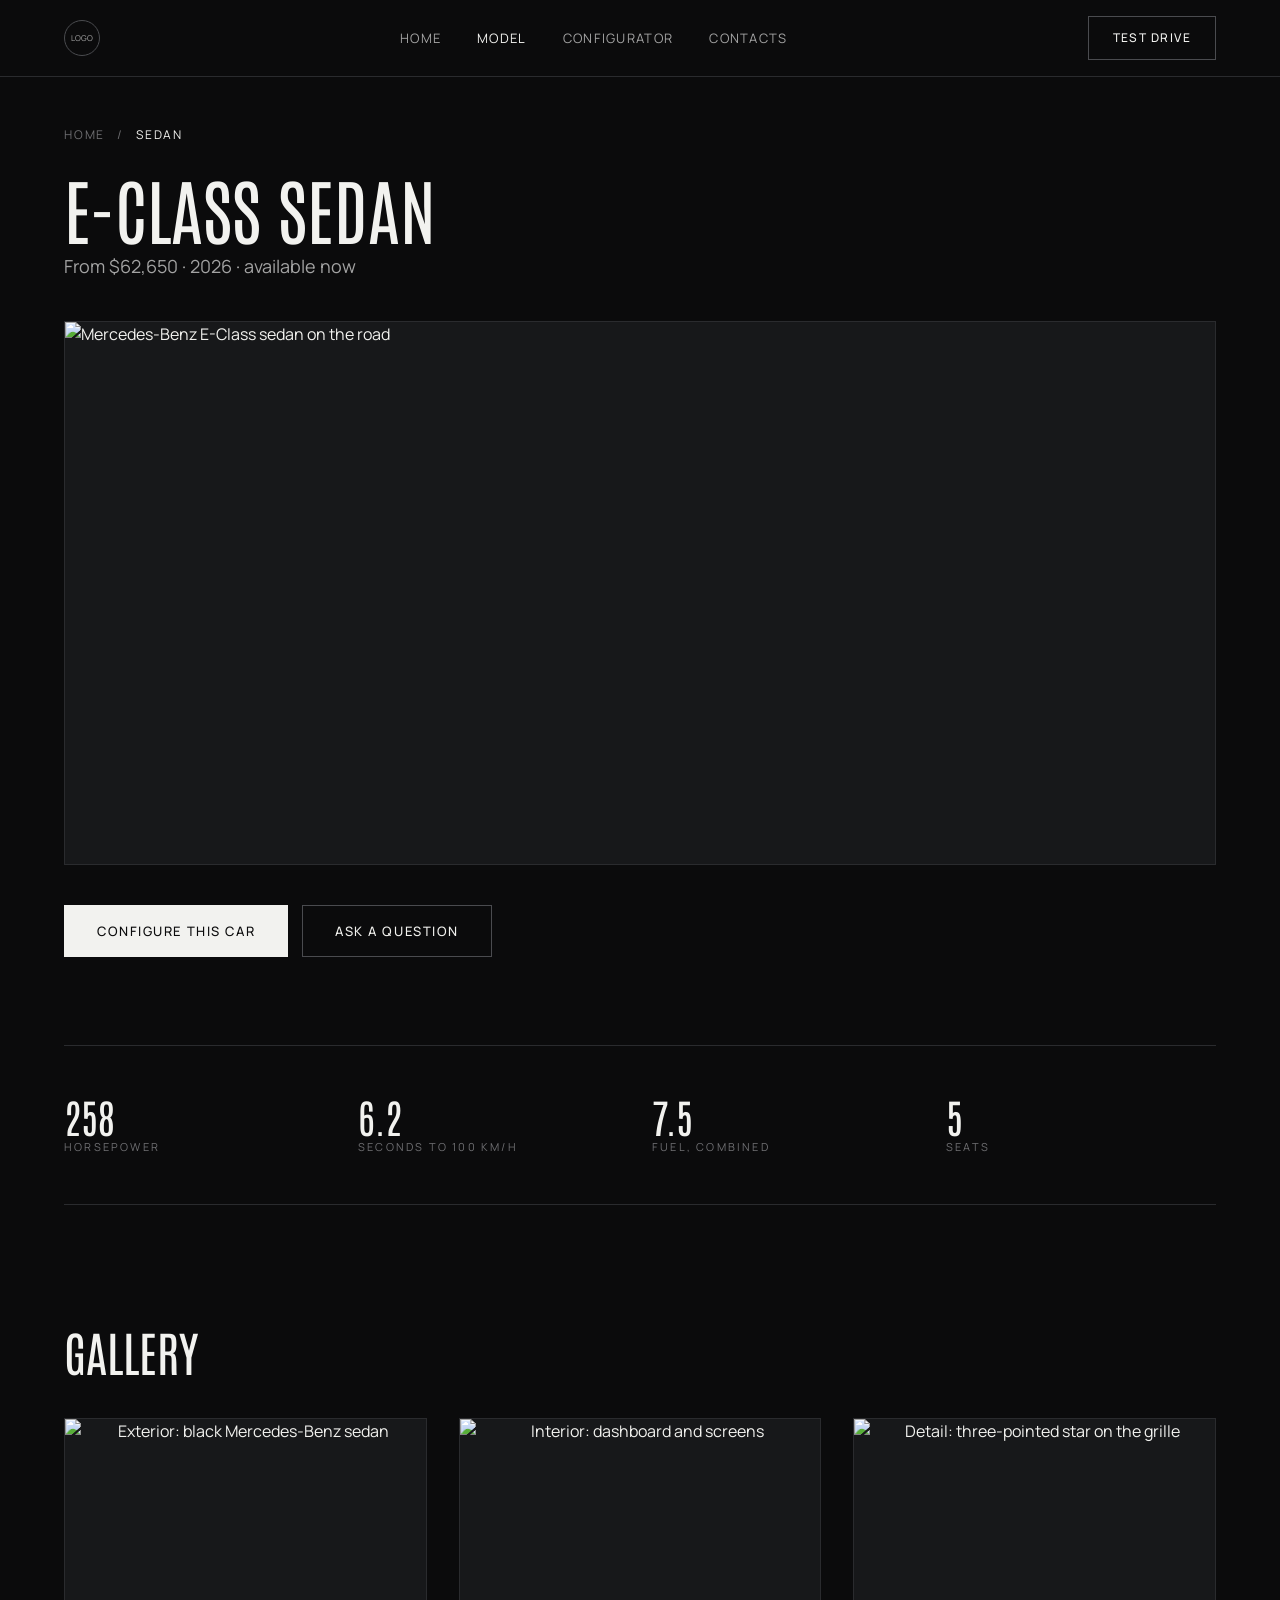
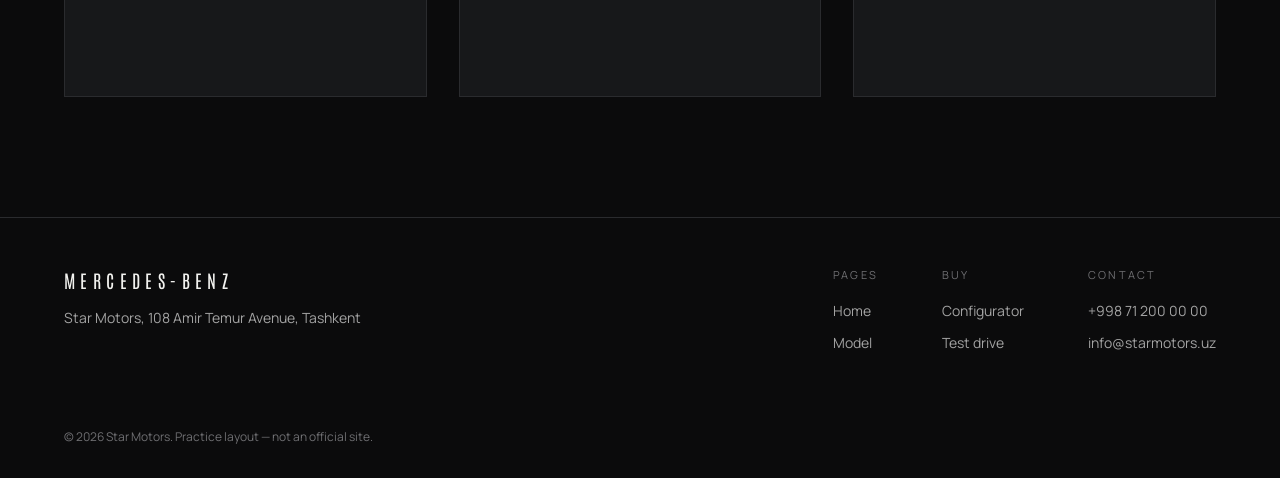
==== commit 43c913c1: "new update" ====
--- a/cars.html
+++ b/cars.html
@@ -42,10 +42,10 @@
                 <span class="breadcrumbs__current">Sedan</span>
             </nav>
 
-            <h1 class="model__title">[MODEL NAME] Sedan</h1>
-            <p class="model__subtitle">From [PRICE] · [YEAR] · available now</p>
+            <h1 class="model__title">E-Class Sedan</h1>
+            <p class="model__subtitle">From $62,650 · 2026 · available now</p>
 
-            <div class="placeholder model__photo">Main photo — 1312 × 620</div>
+            <img class="photo model__photo" src="https://images.unsplash.com/photo-1601320086349-64720d50c1d8?auto=format&fit=crop&w=2000&q=80" alt="Mercedes-Benz E-Class sedan on the road">
 
             <div class="model__buttons">
                 <a href="./configurator.html" class="btn btn--light">Configure this car</a>
@@ -55,19 +55,19 @@
             <!-- SPECS -->
             <section class="specs">
                 <div class="spec">
-                    <p class="spec__value">[HP]</p>
+                    <p class="spec__value">258</p>
                     <p class="spec__label">Horsepower</p>
                 </div>
                 <div class="spec">
-                    <p class="spec__value">[0–100]</p>
+                    <p class="spec__value">6.2</p>
                     <p class="spec__label">Seconds to 100 km/h</p>
                 </div>
                 <div class="spec">
-                    <p class="spec__value">[L/100]</p>
+                    <p class="spec__value">7.5</p>
                     <p class="spec__label">Fuel, combined</p>
                 </div>
                 <div class="spec">
-                    <p class="spec__value">[SEATS]</p>
+                    <p class="spec__value">5</p>
                     <p class="spec__label">Seats</p>
                 </div>
             </section>
@@ -77,9 +77,9 @@
                 <h2 class="section-title">Gallery</h2>
 
                 <div class="gallery__grid">
-                    <button class="placeholder gallery__item" data-title="Exterior">Exterior — 415 × 320</button>
-                    <button class="placeholder gallery__item" data-title="Interior">Interior — 415 × 320</button>
-                    <button class="placeholder gallery__item" data-title="Detail">Detail — 415 × 320</button>
+                    <button class="gallery__item"><img class="photo" src="https://images.unsplash.com/photo-1602613893218-d059f21f4c02?auto=format&fit=crop&w=900&q=80" data-full="https://images.unsplash.com/photo-1602613893218-d059f21f4c02?auto=format&fit=crop&w=2000&q=80" alt="Exterior: black Mercedes-Benz sedan" loading="lazy"></button>
+                    <button class="gallery__item"><img class="photo" src="https://images.unsplash.com/photo-1652453822981-653a9a522a5b?auto=format&fit=crop&w=900&q=80" data-full="https://images.unsplash.com/photo-1652453822981-653a9a522a5b?auto=format&fit=crop&w=2000&q=80" alt="Interior: dashboard and screens" loading="lazy"></button>
+                    <button class="gallery__item"><img class="photo" src="https://images.unsplash.com/photo-1614972973038-0b48128b999c?auto=format&fit=crop&w=900&q=80" data-full="https://images.unsplash.com/photo-1614972973038-0b48128b999c?auto=format&fit=crop&w=2000&q=80" alt="Detail: three-pointed star on the grille" loading="lazy"></button>
                 </div>
             </section>
         </div>
@@ -89,7 +89,7 @@
     <div class="lightbox" id="lightbox" aria-hidden="true">
         <button class="lightbox__close" id="lightboxClose" aria-label="Close">×</button>
         <button class="lightbox__arrow lightbox__arrow--prev" id="lightboxPrev" aria-label="Previous">←</button>
-        <div class="placeholder lightbox__image" id="lightboxImage"></div>
+        <img class="photo lightbox__image" id="lightboxImage" src="" alt="">
         <button class="lightbox__arrow lightbox__arrow--next" id="lightboxNext" aria-label="Next">→</button>
     </div>
 
@@ -99,7 +99,7 @@
             <div class="footer__top">
                 <div class="footer__brand">
                     <p class="footer__logo">Mercedes-Benz</p>
-                    <p class="footer__address">[DEALER NAME], [STREET ADDRESS], [CITY]</p>
+                    <p class="footer__address">Star Motors, 108 Amir Temur Avenue, Tashkent</p>
                 </div>
 
                 <div class="footer__cols">
@@ -115,13 +115,13 @@
                     </div>
                     <div class="footer__col">
                         <p class="footer__heading">Contact</p>
-                        <a href="tel:+0000000000">[PHONE]</a>
-                        <a href="mailto:info@example.com">[EMAIL]</a>
+                        <a href="tel:+998712000000">+998 71 200 00 00</a>
+                        <a href="mailto:info@starmotors.uz">info@starmotors.uz</a>
                     </div>
                 </div>
             </div>
 
-            <p class="footer__copy">© <span id="year">[YEAR]</span> [DEALER NAME]. Practice layout — not an official site.</p>
+            <p class="footer__copy">© <span id="year">2026</span> Star Motors. Practice layout — not an official site.</p>
         </div>
     </footer>
 
--- a/css/index.css
+++ b/css/index.css
@@ -85,6 +85,15 @@
     letter-spacing: 0.2em;
     text-transform: uppercase;
     text-align: center;
+}
+
+.photo {
+    display: block;
+    width: 100%;
+    height: auto;
+    object-fit: cover;
+    background: var(--surface);
+    border: 1px solid var(--border);
 }
 
 /* ===== BUTTONS ===== */
--- a/css/cars.css
+++ b/css/cars.css
@@ -81,14 +81,19 @@
 }
 
 .gallery__item {
+    display: block;
+    width: 100%;
+    overflow: hidden;
+    cursor: zoom-in;
+}
+
+.gallery__item .photo {
     aspect-ratio: 415 / 320;
-    width: 100%;
-    font-family: var(--font-body);
-    cursor: zoom-in;
-    transition: border-color 0.25s;
-}
-
-.gallery__item:hover {
+    transition: transform 0.5s, border-color 0.25s;
+}
+
+.gallery__item:hover .photo {
+    transform: scale(1.04);
     border-color: #4a4b4f;
 }
 
@@ -114,9 +119,12 @@
 }
 
 .lightbox__image {
-    width: min(1000px, 100%);
-    aspect-ratio: 415 / 320;
-    font-size: 13px;
+    flex: 0 1 1100px;
+    min-width: 0;
+    max-height: 85vh;
+    object-fit: contain;
+    border: none;
+    background: none;
 }
 
 .lightbox__close {
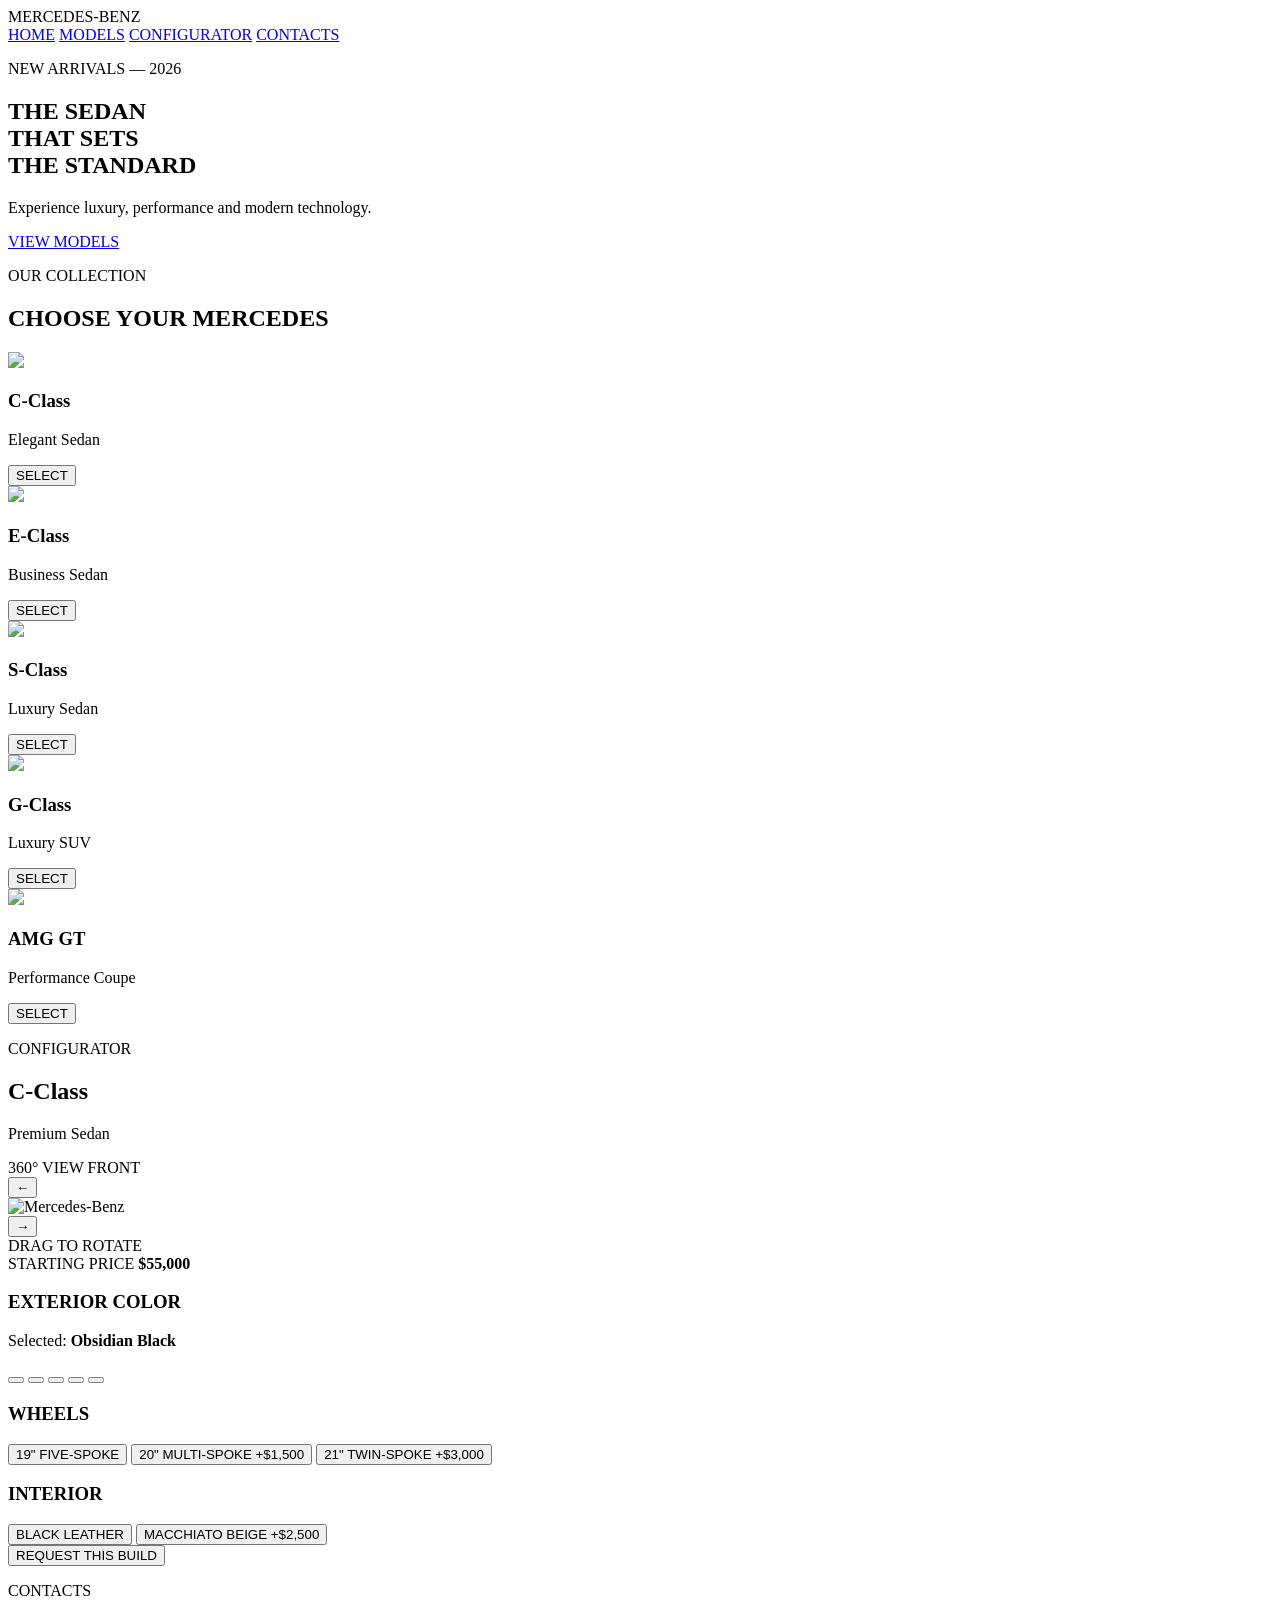
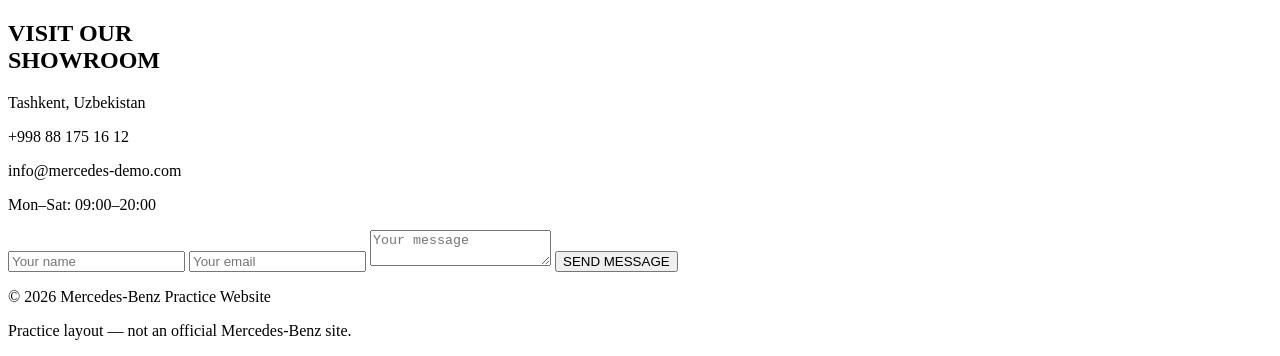
==== commit b4f7d4a2: "Mercedes-Benz website" ====
--- a/cars.html
+++ b/cars.html
@@ -1,132 +1,392 @@
 <!DOCTYPE html>
-<html lang="en">
+<html lang="ru">
 <head>
     <meta charset="UTF-8">
     <meta name="viewport" content="width=device-width, initial-scale=1.0">
-    <title>Mercedes-Benz — Model</title>
-    <link rel="preconnect" href="https://fonts.googleapis.com">
-    <link rel="preconnect" href="https://fonts.gstatic.com" crossorigin>
-    <link href="https://fonts.googleapis.com/css2?family=Antonio:wght@400;500&family=Manrope:wght@400;500;600&display=swap" rel="stylesheet">
-    <!-- общие стили: шапка, подвал, кнопки -->
-    <link rel="stylesheet" href="./css/index.css">
+
+    <title>Mercedes-Benz | Premium Cars</title>
+
     <link rel="stylesheet" href="./css/cars.css">
 </head>
+
 <body>
 
-    <!-- HEADER -->
-    <header class="header">
-        <div class="container header__inner">
-            <a href="./index.html" class="logo">LOGO</a>
-
-            <nav class="nav" id="nav">
-                <a href="./index.html" class="nav__link">Home</a>
-                <a href="./cars.html" class="nav__link nav__link--active">Model</a>
-                <a href="./configurator.html" class="nav__link">Configurator</a>
-                <a href="./contacts.html" class="nav__link">Contacts</a>
-            </nav>
-
-            <a href="./contacts.html" class="btn btn--outline btn--small header__cta">Test drive</a>
-
-            <button class="burger" id="burger" aria-label="Open menu" aria-expanded="false">
-                <span></span><span></span>
-            </button>
-        </div>
-    </header>
-
-    <main class="model">
-        <div class="container">
-            <!-- BREADCRUMBS -->
-            <nav class="breadcrumbs" aria-label="Breadcrumbs">
-                <a href="./index.html">Home</a>
-                <span>/</span>
-                <span class="breadcrumbs__current">Sedan</span>
-            </nav>
-
-            <h1 class="model__title">E-Class Sedan</h1>
-            <p class="model__subtitle">From $62,650 · 2026 · available now</p>
-
-            <img class="photo model__photo" src="https://images.unsplash.com/photo-1601320086349-64720d50c1d8?auto=format&fit=crop&w=2000&q=80" alt="Mercedes-Benz E-Class sedan on the road">
-
-            <div class="model__buttons">
-                <a href="./configurator.html" class="btn btn--light">Configure this car</a>
-                <a href="./contacts.html" class="btn btn--outline">Ask a question</a>
+<header class="header">
+    <div class="logo">MERCEDES-BENZ</div>
+
+    <nav>
+        <a href="#home">HOME</a>
+        <a href="#models">MODELS</a>
+        <a href="#configurator">CONFIGURATOR</a>
+        <a href="#contacts">CONTACTS</a>
+    </nav>
+</header>
+
+
+<!-- HERO -->
+
+<section class="hero" id="home">
+
+    <div class="hero-text">
+
+        <p class="small-title">NEW ARRIVALS — 2026</p>
+
+        <h1>
+            THE SEDAN<br>
+            THAT SETS<br>
+            THE STANDARD
+        </h1>
+
+        <p>
+            Experience luxury, performance and modern technology.
+        </p>
+
+        <a href="#models" class="main-button">
+            VIEW MODELS
+        </a>
+
+    </div>
+
+</section>
+
+
+<!-- MODELS -->
+
+<section class="models" id="models">
+
+    <div class="section-title">
+        <p>OUR COLLECTION</p>
+        <h2>CHOOSE YOUR MERCEDES</h2>
+    </div>
+
+    <div class="model-grid">
+
+        <div class="model-card" onclick="chooseCar('C-Class')">
+            <img src="https://images.unsplash.com/photo-1618843479313-40f8afb4b4d8?auto=format&fit=crop&w=1200&q=80">
+            <h3>C-Class</h3>
+            <p>Elegant Sedan</p>
+            <button>SELECT</button>
+        </div>
+
+
+        <div class="model-card" onclick="chooseCar('E-Class')">
+            <img src="https://images.unsplash.com/photo-1553440569-bcc63803a83d?auto=format&fit=crop&w=1200&q=80">
+            <h3>E-Class</h3>
+            <p>Business Sedan</p>
+            <button>SELECT</button>
+        </div>
+
+
+        <div class="model-card" onclick="chooseCar('S-Class')">
+            <img src="https://images.unsplash.com/photo-1563720223185-11003d516935?auto=format&fit=crop&w=1200&q=80">
+            <h3>S-Class</h3>
+            <p>Luxury Sedan</p>
+            <button>SELECT</button>
+        </div>
+
+
+        <div class="model-card" onclick="chooseCar('G-Class')">
+            <img src="https://images.unsplash.com/photo-1606664515524-ed2f786a0bd6?auto=format&fit=crop&w=1200&q=80">
+            <h3>G-Class</h3>
+            <p>Luxury SUV</p>
+            <button>SELECT</button>
+        </div>
+
+
+        <div class="model-card" onclick="chooseCar('AMG GT')">
+            <img src="https://images.unsplash.com/photo-1618843479619-f3d0e1e2b4f4?auto=format&fit=crop&w=1200&q=80">
+            <h3>AMG GT</h3>
+            <p>Performance Coupe</p>
+            <button>SELECT</button>
+        </div>
+
+    </div>
+
+</section>
+
+
+<!-- CONFIGURATOR -->
+
+<section class="configurator" id="configurator">
+
+    <div class="config-title">
+
+        <p>CONFIGURATOR</p>
+
+        <h2 id="selectedModel">
+            C-Class
+        </h2>
+
+        <p id="selectedType">
+            Premium Sedan
+        </p>
+
+    </div>
+
+
+    <!-- 360 VIEWER -->
+
+    <div class="viewer">
+
+        <div class="viewer-top">
+            <span>360° VIEW</span>
+            <span id="angleText">FRONT</span>
+        </div>
+
+
+        <div class="car-stage">
+
+            <button
+                class="rotate-button left"
+                onclick="rotateCar(-1)">
+                ←
+            </button>
+
+
+            <div
+                class="car-view"
+                id="carView">
+
+                <img
+                    id="carImage"
+                    src="https://images.unsplash.com/photo-1618843479313-40f8afb4b4d8?auto=format&fit=crop&w=1600&q=90"
+                    alt="Mercedes-Benz">
+
             </div>
 
-            <!-- SPECS -->
-            <section class="specs">
-                <div class="spec">
-                    <p class="spec__value">258</p>
-                    <p class="spec__label">Horsepower</p>
-                </div>
-                <div class="spec">
-                    <p class="spec__value">6.2</p>
-                    <p class="spec__label">Seconds to 100 km/h</p>
-                </div>
-                <div class="spec">
-                    <p class="spec__value">7.5</p>
-                    <p class="spec__label">Fuel, combined</p>
-                </div>
-                <div class="spec">
-                    <p class="spec__value">5</p>
-                    <p class="spec__label">Seats</p>
-                </div>
-            </section>
-
-            <!-- GALLERY -->
-            <section class="gallery">
-                <h2 class="section-title">Gallery</h2>
-
-                <div class="gallery__grid">
-                    <button class="gallery__item"><img class="photo" src="https://images.unsplash.com/photo-1602613893218-d059f21f4c02?auto=format&fit=crop&w=900&q=80" data-full="https://images.unsplash.com/photo-1602613893218-d059f21f4c02?auto=format&fit=crop&w=2000&q=80" alt="Exterior: black Mercedes-Benz sedan" loading="lazy"></button>
-                    <button class="gallery__item"><img class="photo" src="https://images.unsplash.com/photo-1652453822981-653a9a522a5b?auto=format&fit=crop&w=900&q=80" data-full="https://images.unsplash.com/photo-1652453822981-653a9a522a5b?auto=format&fit=crop&w=2000&q=80" alt="Interior: dashboard and screens" loading="lazy"></button>
-                    <button class="gallery__item"><img class="photo" src="https://images.unsplash.com/photo-1614972973038-0b48128b999c?auto=format&fit=crop&w=900&q=80" data-full="https://images.unsplash.com/photo-1614972973038-0b48128b999c?auto=format&fit=crop&w=2000&q=80" alt="Detail: three-pointed star on the grille" loading="lazy"></button>
-                </div>
-            </section>
-        </div>
-    </main>
-
-    <!-- LIGHTBOX -->
-    <div class="lightbox" id="lightbox" aria-hidden="true">
-        <button class="lightbox__close" id="lightboxClose" aria-label="Close">×</button>
-        <button class="lightbox__arrow lightbox__arrow--prev" id="lightboxPrev" aria-label="Previous">←</button>
-        <img class="photo lightbox__image" id="lightboxImage" src="" alt="">
-        <button class="lightbox__arrow lightbox__arrow--next" id="lightboxNext" aria-label="Next">→</button>
-    </div>
-
-    <!-- FOOTER -->
-    <footer class="footer">
-        <div class="container">
-            <div class="footer__top">
-                <div class="footer__brand">
-                    <p class="footer__logo">Mercedes-Benz</p>
-                    <p class="footer__address">Star Motors, 108 Amir Temur Avenue, Tashkent</p>
-                </div>
-
-                <div class="footer__cols">
-                    <div class="footer__col">
-                        <p class="footer__heading">Pages</p>
-                        <a href="./index.html">Home</a>
-                        <a href="./cars.html">Model</a>
-                    </div>
-                    <div class="footer__col">
-                        <p class="footer__heading">Buy</p>
-                        <a href="./configurator.html">Configurator</a>
-                        <a href="./contacts.html">Test drive</a>
-                    </div>
-                    <div class="footer__col">
-                        <p class="footer__heading">Contact</p>
-                        <a href="tel:+998712000000">+998 71 200 00 00</a>
-                        <a href="mailto:info@starmotors.uz">info@starmotors.uz</a>
-                    </div>
-                </div>
+
+            <button
+                class="rotate-button right"
+                onclick="rotateCar(1)">
+                →
+            </button>
+
+        </div>
+
+
+        <div class="viewer-info">
+            <span>DRAG TO ROTATE</span>
+
+            <div class="angle-dots">
+                <span class="active"></span>
+                <span></span>
+                <span></span>
+                <span></span>
+                <span></span>
+                <span></span>
+                <span></span>
+                <span></span>
             </div>
-
-            <p class="footer__copy">© <span id="year">2026</span> Star Motors. Practice layout — not an official site.</p>
-        </div>
-    </footer>
-
-    <!-- общий скрипт: меню, шапка, год -->
-    <script src="./js/index.js"></script>
-    <script src="./js/cars.js"></script>
+        </div>
+
+    </div>
+
+
+    <!-- PRICE -->
+
+    <div class="price-box">
+
+        <span>STARTING PRICE</span>
+
+        <strong id="price">
+            $55,000
+        </strong>
+
+    </div>
+
+
+    <!-- COLORS -->
+
+    <div class="option-section">
+
+        <h3>EXTERIOR COLOR</h3>
+
+        <p>
+            Selected:
+            <strong id="colorName">
+                Obsidian Black
+            </strong>
+        </p>
+
+
+        <div class="color-options">
+
+            <button
+                class="color black active"
+                onclick="changeColor('black', this)"
+                aria-label="Black">
+            </button>
+
+            <button
+                class="color white"
+                onclick="changeColor('white', this)"
+                aria-label="White">
+            </button>
+
+            <button
+                class="color silver"
+                onclick="changeColor('silver', this)"
+                aria-label="Silver">
+            </button>
+
+            <button
+                class="color red"
+                onclick="changeColor('red', this)"
+                aria-label="Red">
+            </button>
+
+            <button
+                class="color blue"
+                onclick="changeColor('blue', this)"
+                aria-label="Blue">
+            </button>
+
+        </div>
+
+    </div>
+
+
+    <!-- WHEELS -->
+
+    <div class="option-section">
+
+        <h3>WHEELS</h3>
+
+        <div class="wheel-options">
+
+            <button
+                class="option-button active"
+                onclick="selectWheel(0, this)">
+                19" FIVE-SPOKE
+            </button>
+
+            <button
+                class="option-button"
+                onclick="selectWheel(1500, this)">
+                20" MULTI-SPOKE +$1,500
+            </button>
+
+            <button
+                class="option-button"
+                onclick="selectWheel(3000, this)">
+                21" TWIN-SPOKE +$3,000
+            </button>
+
+        </div>
+
+    </div>
+
+
+    <!-- INTERIOR -->
+
+    <div class="option-section">
+
+        <h3>INTERIOR</h3>
+
+        <div class="wheel-options">
+
+            <button
+                class="option-button active"
+                onclick="selectInterior(0, this)">
+                BLACK LEATHER
+            </button>
+
+            <button
+                class="option-button"
+                onclick="selectInterior(2500, this)">
+                MACCHIATO BEIGE +$2,500
+            </button>
+
+        </div>
+
+    </div>
+
+
+    <button
+        class="request-button"
+        onclick="requestCar()">
+
+        REQUEST THIS BUILD
+
+    </button>
+
+</section>
+
+
+<!-- CONTACTS -->
+
+<section class="contacts" id="contacts">
+
+    <div>
+
+        <p>CONTACTS</p>
+
+        <h2>VISIT OUR<br>SHOWROOM</h2>
+
+    </div>
+
+
+    <div class="contact-info">
+
+        <p>
+            Tashkent, Uzbekistan
+        </p>
+
+        <p>
+            +998 88 175 16 12 
+        </p>
+
+        <p>
+            info@mercedes-demo.com
+        </p>
+
+        <p>
+            Mon–Sat: 09:00–20:00
+        </p>
+
+    </div>
+
+
+    <form id="contactForm">
+
+        <input
+            type="text"
+            placeholder="Your name"
+            required>
+
+        <input
+            type="email"
+            placeholder="Your email"
+            required>
+
+        <textarea
+            placeholder="Your message"
+            required></textarea>
+
+        <button type="submit">
+            SEND MESSAGE
+        </button>
+
+    </form>
+
+</section>
+
+
+<footer>
+
+    <p>
+        © 2026 Mercedes-Benz Practice Website
+    </p>
+
+    <p>
+        Practice layout — not an official Mercedes-Benz site.
+    </p>
+
+</footer>
+
+
+<script src="./js/cars.js"></script>
+
 </body>
 </html>
+
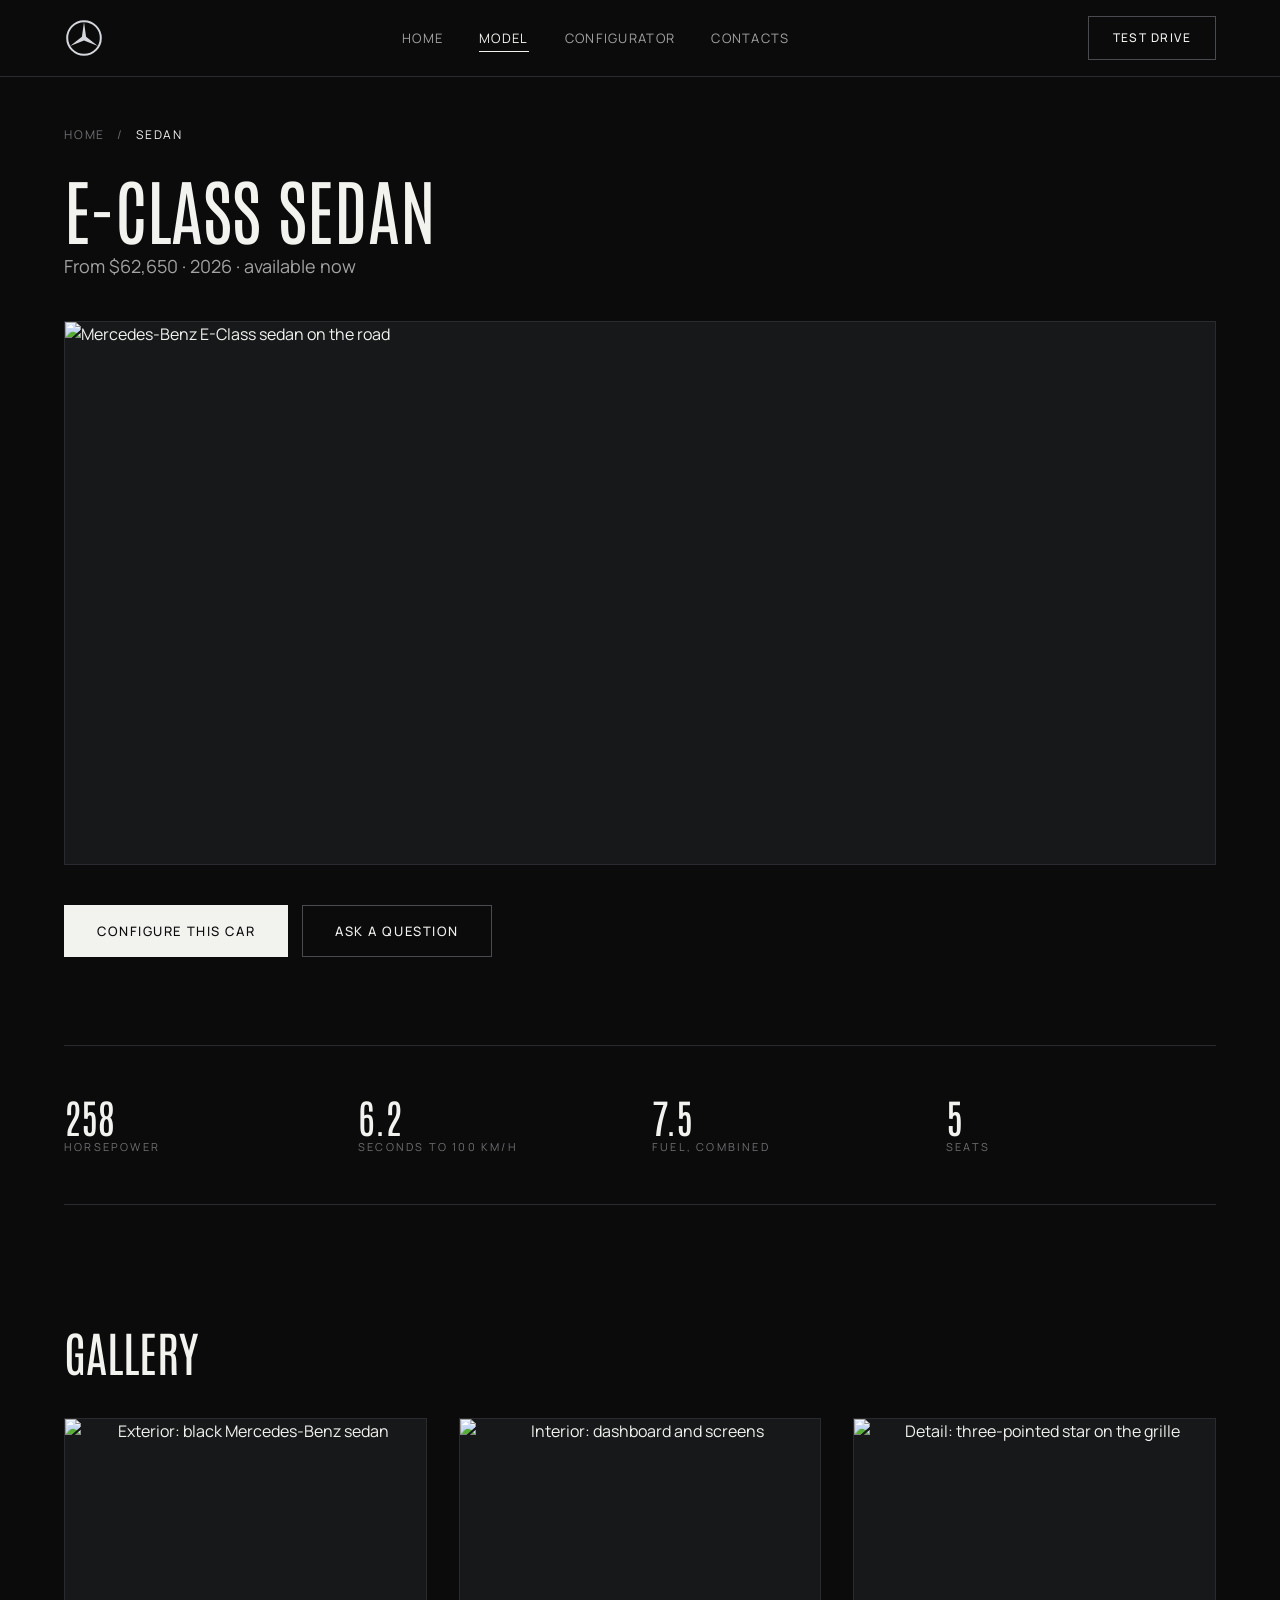
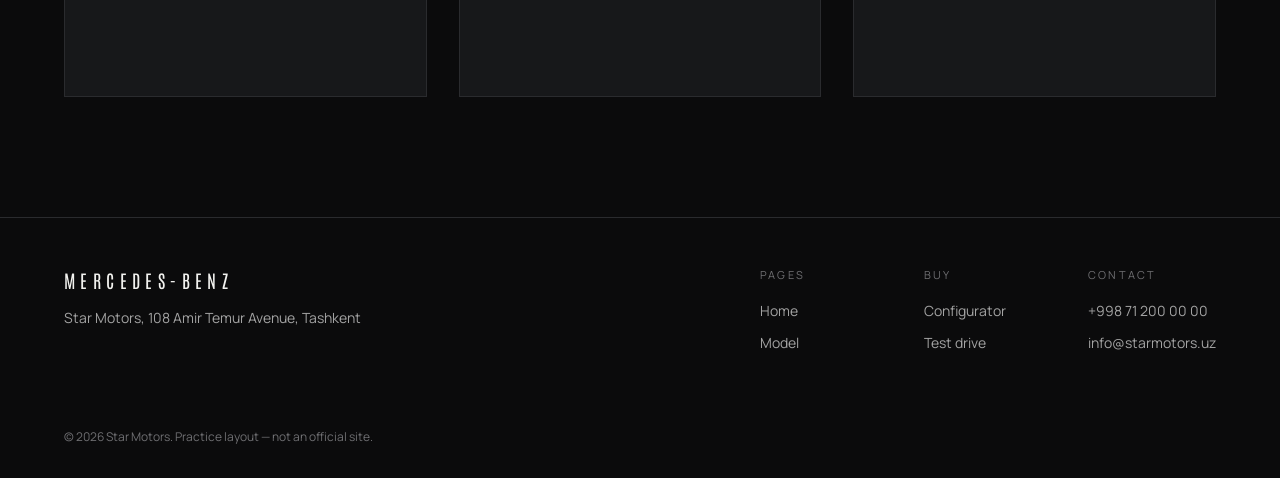
==== commit b06bb8b8: "update9" ====
--- a/cars.html
+++ b/cars.html
@@ -1,392 +1,133 @@
 <!DOCTYPE html>
-<html lang="ru">
+<html lang="en">
 <head>
     <meta charset="UTF-8">
     <meta name="viewport" content="width=device-width, initial-scale=1.0">
-
-    <title>Mercedes-Benz | Premium Cars</title>
-
+    <title>Mercedes-Benz — Model</title>
+    <link rel="icon" href="./favicon.svg" type="image/svg+xml">
+    <link rel="preconnect" href="https://fonts.googleapis.com">
+    <link rel="preconnect" href="https://fonts.gstatic.com" crossorigin>
+    <link href="https://fonts.googleapis.com/css2?family=Antonio:wght@400;500&family=Manrope:wght@400;500;600&display=swap" rel="stylesheet">
+    <!-- общие стили: шапка, подвал, кнопки -->
+    <link rel="stylesheet" href="./css/index.css">
     <link rel="stylesheet" href="./css/cars.css">
 </head>
-
 <body>
 
-<header class="header">
-    <div class="logo">MERCEDES-BENZ</div>
+    <!-- HEADER -->
+    <header class="header">
+        <div class="container header__inner">
+            <a href="./index.html" class="logo" aria-label="Home"><img src="./favicon.svg" alt="Mercedes-Benz"></a>
 
-    <nav>
-        <a href="#home">HOME</a>
-        <a href="#models">MODELS</a>
-        <a href="#configurator">CONFIGURATOR</a>
-        <a href="#contacts">CONTACTS</a>
-    </nav>
-</header>
+            <nav class="nav" id="nav">
+                <a href="./index.html" class="nav__link">Home</a>
+                <a href="./cars.html" class="nav__link nav__link--active">Model</a>
+                <a href="./configurator.html" class="nav__link">Configurator</a>
+                <a href="./contacts.html" class="nav__link">Contacts</a>
+            </nav>
 
+            <a href="./contacts.html" class="btn btn--outline btn--small header__cta">Test drive</a>
 
-<!-- HERO -->
+            <button class="burger" id="burger" aria-label="Open menu" aria-expanded="false">
+                <span></span><span></span>
+            </button>
+        </div>
+    </header>
 
-<section class="hero" id="home">
+    <main class="model">
+        <div class="container">
+            <!-- BREADCRUMBS -->
+            <nav class="breadcrumbs" aria-label="Breadcrumbs">
+                <a href="./index.html">Home</a>
+                <span>/</span>
+                <span class="breadcrumbs__current">Sedan</span>
+            </nav>
 
-    <div class="hero-text">
+            <h1 class="model__title">E-Class Sedan</h1>
+            <p class="model__subtitle">From $62,650 · 2026 · available now</p>
 
-        <p class="small-title">NEW ARRIVALS — 2026</p>
+            <img class="photo model__photo" src="https://images.unsplash.com/photo-1601320086349-64720d50c1d8?auto=format&fit=crop&w=2000&q=80" alt="Mercedes-Benz E-Class sedan on the road">
 
-        <h1>
-            THE SEDAN<br>
-            THAT SETS<br>
-            THE STANDARD
-        </h1>
+            <div class="model__buttons">
+                <a href="./configurator.html" class="btn btn--light">Configure this car</a>
+                <a href="./contacts.html" class="btn btn--outline">Ask a question</a>
+            </div>
 
-        <p>
-            Experience luxury, performance and modern technology.
-        </p>
+            <!-- SPECS -->
+            <section class="specs">
+                <div class="spec">
+                    <p class="spec__value">258</p>
+                    <p class="spec__label">Horsepower</p>
+                </div>
+                <div class="spec">
+                    <p class="spec__value">6.2</p>
+                    <p class="spec__label">Seconds to 100 km/h</p>
+                </div>
+                <div class="spec">
+                    <p class="spec__value">7.5</p>
+                    <p class="spec__label">Fuel, combined</p>
+                </div>
+                <div class="spec">
+                    <p class="spec__value">5</p>
+                    <p class="spec__label">Seats</p>
+                </div>
+            </section>
 
-        <a href="#models" class="main-button">
-            VIEW MODELS
-        </a>
+            <!-- GALLERY -->
+            <section class="gallery">
+                <h2 class="section-title">Gallery</h2>
 
+                <div class="gallery__grid">
+                    <button class="gallery__item"><img class="photo" src="https://images.unsplash.com/photo-1602613893218-d059f21f4c02?auto=format&fit=crop&w=900&q=80" data-full="https://images.unsplash.com/photo-1602613893218-d059f21f4c02?auto=format&fit=crop&w=2000&q=80" alt="Exterior: black Mercedes-Benz sedan" loading="lazy"></button>
+                    <button class="gallery__item"><img class="photo" src="https://images.unsplash.com/photo-1652453822981-653a9a522a5b?auto=format&fit=crop&w=900&q=80" data-full="https://images.unsplash.com/photo-1652453822981-653a9a522a5b?auto=format&fit=crop&w=2000&q=80" alt="Interior: dashboard and screens" loading="lazy"></button>
+                    <button class="gallery__item"><img class="photo" src="https://images.unsplash.com/photo-1614972973038-0b48128b999c?auto=format&fit=crop&w=900&q=80" data-full="https://images.unsplash.com/photo-1614972973038-0b48128b999c?auto=format&fit=crop&w=2000&q=80" alt="Detail: three-pointed star on the grille" loading="lazy"></button>
+                </div>
+            </section>
+        </div>
+    </main>
+
+    <!-- LIGHTBOX -->
+    <div class="lightbox" id="lightbox" aria-hidden="true">
+        <button class="lightbox__close" id="lightboxClose" aria-label="Close">×</button>
+        <button class="lightbox__arrow lightbox__arrow--prev" id="lightboxPrev" aria-label="Previous">←</button>
+        <img class="photo lightbox__image" id="lightboxImage" src="" alt="">
+        <button class="lightbox__arrow lightbox__arrow--next" id="lightboxNext" aria-label="Next">→</button>
     </div>
 
-</section>
+    <!-- FOOTER -->
+    <footer class="footer">
+        <div class="container">
+            <div class="footer__top">
+                <div class="footer__brand">
+                    <p class="footer__logo">Mercedes-Benz</p>
+                    <p class="footer__address">Star Motors, 108 Amir Temur Avenue, Tashkent</p>
+                </div>
 
-
-<!-- MODELS -->
-
-<section class="models" id="models">
-
-    <div class="section-title">
-        <p>OUR COLLECTION</p>
-        <h2>CHOOSE YOUR MERCEDES</h2>
-    </div>
-
-    <div class="model-grid">
-
-        <div class="model-card" onclick="chooseCar('C-Class')">
-            <img src="https://images.unsplash.com/photo-1618843479313-40f8afb4b4d8?auto=format&fit=crop&w=1200&q=80">
-            <h3>C-Class</h3>
-            <p>Elegant Sedan</p>
-            <button>SELECT</button>
-        </div>
-
-
-        <div class="model-card" onclick="chooseCar('E-Class')">
-            <img src="https://images.unsplash.com/photo-1553440569-bcc63803a83d?auto=format&fit=crop&w=1200&q=80">
-            <h3>E-Class</h3>
-            <p>Business Sedan</p>
-            <button>SELECT</button>
-        </div>
-
-
-        <div class="model-card" onclick="chooseCar('S-Class')">
-            <img src="https://images.unsplash.com/photo-1563720223185-11003d516935?auto=format&fit=crop&w=1200&q=80">
-            <h3>S-Class</h3>
-            <p>Luxury Sedan</p>
-            <button>SELECT</button>
-        </div>
-
-
-        <div class="model-card" onclick="chooseCar('G-Class')">
-            <img src="https://images.unsplash.com/photo-1606664515524-ed2f786a0bd6?auto=format&fit=crop&w=1200&q=80">
-            <h3>G-Class</h3>
-            <p>Luxury SUV</p>
-            <button>SELECT</button>
-        </div>
-
-
-        <div class="model-card" onclick="chooseCar('AMG GT')">
-            <img src="https://images.unsplash.com/photo-1618843479619-f3d0e1e2b4f4?auto=format&fit=crop&w=1200&q=80">
-            <h3>AMG GT</h3>
-            <p>Performance Coupe</p>
-            <button>SELECT</button>
-        </div>
-
-    </div>
-
-</section>
-
-
-<!-- CONFIGURATOR -->
-
-<section class="configurator" id="configurator">
-
-    <div class="config-title">
-
-        <p>CONFIGURATOR</p>
-
-        <h2 id="selectedModel">
-            C-Class
-        </h2>
-
-        <p id="selectedType">
-            Premium Sedan
-        </p>
-
-    </div>
-
-
-    <!-- 360 VIEWER -->
-
-    <div class="viewer">
-
-        <div class="viewer-top">
-            <span>360° VIEW</span>
-            <span id="angleText">FRONT</span>
-        </div>
-
-
-        <div class="car-stage">
-
-            <button
-                class="rotate-button left"
-                onclick="rotateCar(-1)">
-                ←
-            </button>
-
-
-            <div
-                class="car-view"
-                id="carView">
-
-                <img
-                    id="carImage"
-                    src="https://images.unsplash.com/photo-1618843479313-40f8afb4b4d8?auto=format&fit=crop&w=1600&q=90"
-                    alt="Mercedes-Benz">
-
+                <div class="footer__cols">
+                    <div class="footer__col">
+                        <p class="footer__heading">Pages</p>
+                        <a href="./index.html">Home</a>
+                        <a href="./cars.html">Model</a>
+                    </div>
+                    <div class="footer__col">
+                        <p class="footer__heading">Buy</p>
+                        <a href="./configurator.html">Configurator</a>
+                        <a href="./contacts.html">Test drive</a>
+                    </div>
+                    <div class="footer__col">
+                        <p class="footer__heading">Contact</p>
+                        <a href="tel:+998712000000">+998 71 200 00 00</a>
+                        <a href="mailto:info@starmotors.uz">info@starmotors.uz</a>
+                    </div>
+                </div>
             </div>
 
+            <p class="footer__copy">© <span id="year">2026</span> Star Motors. Practice layout — not an official site.</p>
+        </div>
+    </footer>
 
-            <button
-                class="rotate-button right"
-                onclick="rotateCar(1)">
-                →
-            </button>
-
-        </div>
-
-
-        <div class="viewer-info">
-            <span>DRAG TO ROTATE</span>
-
-            <div class="angle-dots">
-                <span class="active"></span>
-                <span></span>
-                <span></span>
-                <span></span>
-                <span></span>
-                <span></span>
-                <span></span>
-                <span></span>
-            </div>
-        </div>
-
-    </div>
-
-
-    <!-- PRICE -->
-
-    <div class="price-box">
-
-        <span>STARTING PRICE</span>
-
-        <strong id="price">
-            $55,000
-        </strong>
-
-    </div>
-
-
-    <!-- COLORS -->
-
-    <div class="option-section">
-
-        <h3>EXTERIOR COLOR</h3>
-
-        <p>
-            Selected:
-            <strong id="colorName">
-                Obsidian Black
-            </strong>
-        </p>
-
-
-        <div class="color-options">
-
-            <button
-                class="color black active"
-                onclick="changeColor('black', this)"
-                aria-label="Black">
-            </button>
-
-            <button
-                class="color white"
-                onclick="changeColor('white', this)"
-                aria-label="White">
-            </button>
-
-            <button
-                class="color silver"
-                onclick="changeColor('silver', this)"
-                aria-label="Silver">
-            </button>
-
-            <button
-                class="color red"
-                onclick="changeColor('red', this)"
-                aria-label="Red">
-            </button>
-
-            <button
-                class="color blue"
-                onclick="changeColor('blue', this)"
-                aria-label="Blue">
-            </button>
-
-        </div>
-
-    </div>
-
-
-    <!-- WHEELS -->
-
-    <div class="option-section">
-
-        <h3>WHEELS</h3>
-
-        <div class="wheel-options">
-
-            <button
-                class="option-button active"
-                onclick="selectWheel(0, this)">
-                19" FIVE-SPOKE
-            </button>
-
-            <button
-                class="option-button"
-                onclick="selectWheel(1500, this)">
-                20" MULTI-SPOKE +$1,500
-            </button>
-
-            <button
-                class="option-button"
-                onclick="selectWheel(3000, this)">
-                21" TWIN-SPOKE +$3,000
-            </button>
-
-        </div>
-
-    </div>
-
-
-    <!-- INTERIOR -->
-
-    <div class="option-section">
-
-        <h3>INTERIOR</h3>
-
-        <div class="wheel-options">
-
-            <button
-                class="option-button active"
-                onclick="selectInterior(0, this)">
-                BLACK LEATHER
-            </button>
-
-            <button
-                class="option-button"
-                onclick="selectInterior(2500, this)">
-                MACCHIATO BEIGE +$2,500
-            </button>
-
-        </div>
-
-    </div>
-
-
-    <button
-        class="request-button"
-        onclick="requestCar()">
-
-        REQUEST THIS BUILD
-
-    </button>
-
-</section>
-
-
-<!-- CONTACTS -->
-
-<section class="contacts" id="contacts">
-
-    <div>
-
-        <p>CONTACTS</p>
-
-        <h2>VISIT OUR<br>SHOWROOM</h2>
-
-    </div>
-
-
-    <div class="contact-info">
-
-        <p>
-            Tashkent, Uzbekistan
-        </p>
-
-        <p>
-            +998 88 175 16 12 
-        </p>
-
-        <p>
-            info@mercedes-demo.com
-        </p>
-
-        <p>
-            Mon–Sat: 09:00–20:00
-        </p>
-
-    </div>
-
-
-    <form id="contactForm">
-
-        <input
-            type="text"
-            placeholder="Your name"
-            required>
-
-        <input
-            type="email"
-            placeholder="Your email"
-            required>
-
-        <textarea
-            placeholder="Your message"
-            required></textarea>
-
-        <button type="submit">
-            SEND MESSAGE
-        </button>
-
-    </form>
-
-</section>
-
-
-<footer>
-
-    <p>
-        © 2026 Mercedes-Benz Practice Website
-    </p>
-
-    <p>
-        Practice layout — not an official Mercedes-Benz site.
-    </p>
-
-</footer>
-
-
-<script src="./js/cars.js"></script>
-
+    <!-- общий скрипт: меню, шапка, год -->
+    <script src="./js/index.js"></script>
+    <script src="./js/cars.js"></script>
 </body>
 </html>
-
--- a/css/index.css
+++ b/css/index.css
@@ -0,0 +1,744 @@
+/* ===== VARIABLES ===== */
+:root {
+    --bg: #0b0b0c;
+    --surface: #17181a;
+    --border: #2a2b2e;
+    --text: #f2f2ef;
+    --text-muted: #a3a3a3;
+    --text-dim: #6f6f72;
+
+    --font-title: "Antonio", "Oswald", sans-serif;
+    --font-body: "Manrope", system-ui, sans-serif;
+
+    --container: 1312px;
+    --gutter: 64px;
+}
+
+/* ===== RESET ===== */
+*,
+*::before,
+*::after {
+    margin: 0;
+    padding: 0;
+    box-sizing: border-box;
+}
+
+html {
+    scroll-behavior: smooth;
+}
+
+body {
+    background: var(--bg);
+    color: var(--text);
+    font-family: var(--font-body);
+    font-size: 16px;
+    line-height: 1.6;
+    -webkit-font-smoothing: antialiased;
+    overflow-x: hidden;
+}
+
+img {
+    max-width: 100%;
+}
+
+a {
+    color: inherit;
+    text-decoration: none;
+}
+
+ol,
+ul {
+    list-style: none;
+}
+
+button {
+    font: inherit;
+    background: none;
+    border: none;
+    color: inherit;
+    cursor: pointer;
+}
+
+.container {
+    width: 100%;
+    max-width: calc(var(--container) + var(--gutter) * 2);
+    margin: 0 auto;
+    padding: 0 var(--gutter);
+}
+
+/* ===== COMMON ===== */
+.eyebrow {
+    font-size: 12px;
+    letter-spacing: 0.2em;
+    text-transform: uppercase;
+    color: var(--text-dim);
+    margin-bottom: 20px;
+}
+
+.section-title {
+    font-family: var(--font-title);
+    font-weight: 400;
+    font-size: 48px;
+    line-height: 1.1;
+    text-transform: uppercase;
+    margin-bottom: 40px;
+}
+
+.placeholder {
+    display: flex;
+    align-items: center;
+    justify-content: center;
+    background: var(--surface);
+    border: 1px solid var(--border);
+    color: var(--text-dim);
+    font-size: 11px;
+    letter-spacing: 0.2em;
+    text-transform: uppercase;
+    text-align: center;
+}
+
+.photo {
+    display: block;
+    width: 100%;
+    height: auto;
+    object-fit: cover;
+    background: var(--surface);
+    border: 1px solid var(--border);
+}
+
+/* ===== BUTTONS ===== */
+.btn {
+    display: inline-flex;
+    align-items: center;
+    justify-content: center;
+    min-height: 52px;
+    padding: 0 32px;
+    font-size: 13px;
+    font-weight: 500;
+    letter-spacing: 0.12em;
+    text-transform: uppercase;
+    border: 1px solid transparent;
+    transition:
+        background 0.25s ease,
+        color 0.25s ease,
+        border-color 0.25s ease,
+        transform 0.25s ease;
+}
+
+.btn:hover {
+    transform: translateY(-1px);
+}
+
+.btn--light {
+    background: var(--text);
+    color: var(--bg);
+}
+
+.btn--light:hover {
+    background: transparent;
+    color: var(--text);
+    border-color: var(--text);
+}
+
+.btn--outline {
+    border-color: #4a4b4f;
+    color: var(--text);
+}
+
+.btn--outline:hover {
+    border-color: var(--text);
+    background: var(--text);
+    color: var(--bg);
+}
+
+.btn--small {
+    min-height: 44px;
+    padding: 0 24px;
+    font-size: 12px;
+}
+
+/* ===== HEADER ===== */
+.header {
+    position: sticky;
+    top: 0;
+    z-index: 100;
+    background: var(--bg);
+    border-bottom: 1px solid var(--border);
+    transition:
+        background 0.3s ease,
+        backdrop-filter 0.3s ease;
+}
+
+.header--scrolled {
+    background: rgba(11, 11, 12, 0.85);
+    backdrop-filter: blur(10px);
+}
+
+.header__inner {
+    display: flex;
+    align-items: center;
+    justify-content: space-between;
+    min-height: 76px;
+}
+
+.logo {
+    display: flex;
+    align-items: center;
+    justify-content: center;
+    width: 40px;
+    height: 40px;
+    flex: 0 0 40px;
+    transition:
+        opacity 0.25s ease,
+        transform 0.25s ease;
+}
+
+.logo img {
+    display: block;
+    width: 100%;
+    height: 100%;
+}
+
+.logo:hover {
+    opacity: 0.85;
+    transform: rotate(-15deg);
+}
+
+.nav {
+    display: flex;
+    align-items: center;
+    gap: 36px;
+}
+
+.nav__link {
+    position: relative;
+    padding: 4px 0;
+    font-size: 13px;
+    letter-spacing: 0.1em;
+    text-transform: uppercase;
+    color: var(--text-muted);
+    transition: color 0.2s ease;
+}
+
+.nav__link::after {
+    content: "";
+    position: absolute;
+    left: 0;
+    bottom: 0;
+    width: 0;
+    height: 1px;
+    background: var(--text);
+    transition: width 0.25s ease;
+}
+
+.nav__link:hover,
+.nav__link--active {
+    color: var(--text);
+}
+
+.nav__link:hover::after,
+.nav__link--active::after {
+    width: 100%;
+}
+
+.burger {
+    display: none;
+    flex-direction: column;
+    justify-content: center;
+    gap: 6px;
+    width: 32px;
+    height: 40px;
+    padding: 6px 2px;
+}
+
+.burger span {
+    display: block;
+    width: 28px;
+    height: 1px;
+    background: var(--text);
+    transition: transform 0.3s ease;
+}
+
+.burger--open span:first-child {
+    transform: translateY(3.5px) rotate(45deg);
+}
+
+.burger--open span:last-child {
+    transform: translateY(-3.5px) rotate(-45deg);
+}
+
+/* ===== HERO ===== */
+.hero {
+    padding: 80px 0 100px;
+}
+
+.hero__title {
+    max-width: 720px;
+    font-family: var(--font-title);
+    font-weight: 400;
+    font-size: 88px;
+    line-height: 0.95;
+    text-transform: uppercase;
+    margin-bottom: 24px;
+}
+
+.hero__text {
+    max-width: 520px;
+    font-size: 17px;
+    color: var(--text-muted);
+    margin-bottom: 36px;
+}
+
+.hero__buttons {
+    display: flex;
+    flex-wrap: wrap;
+    gap: 14px;
+    margin-bottom: 56px;
+}
+
+.hero__image {
+    width: 100%;
+    aspect-ratio: 1312 / 620;
+    min-height: 320px;
+}
+
+/* ===== LINE-UP ===== */
+.lineup {
+    padding-bottom: 100px;
+}
+
+.cards {
+    display: grid;
+    grid-template-columns: repeat(3, minmax(0, 1fr));
+    gap: 24px;
+}
+
+.card {
+    min-width: 0;
+    background: #121315;
+    border: 1px solid var(--border);
+    transition:
+        border-color 0.25s ease,
+        transform 0.25s ease;
+}
+
+.card:hover {
+    border-color: #4a4b4f;
+    transform: translateY(-4px);
+}
+
+.card__image {
+    width: 100%;
+    aspect-ratio: 415 / 260;
+    border: none;
+}
+
+.card__body {
+    padding: 24px 22px 28px;
+}
+
+.card__title {
+    font-family: var(--font-title);
+    font-weight: 400;
+    font-size: 26px;
+    text-transform: uppercase;
+    line-height: 1.2;
+    margin-bottom: 4px;
+}
+
+.card__price {
+    font-size: 14px;
+    color: var(--text-muted);
+    margin-bottom: 16px;
+}
+
+.card__link {
+    display: inline-flex;
+    align-items: center;
+    gap: 5px;
+    font-size: 12px;
+    letter-spacing: 0.15em;
+    text-transform: uppercase;
+}
+
+.card__link span {
+    display: inline-block;
+    transition: transform 0.25s ease;
+}
+
+.card__link:hover span {
+    transform: translateX(4px);
+}
+
+/* ===== SHOWROOM ===== */
+.showroom {
+    padding-bottom: 160px;
+}
+
+.showroom__inner {
+    display: grid;
+    grid-template-columns: minmax(0, 640fr) minmax(0, 624fr);
+    gap: 48px;
+    align-items: start;
+}
+
+.showroom__image {
+    width: 100%;
+    aspect-ratio: 640 / 440;
+}
+
+.showroom__content {
+    padding-top: 20px;
+}
+
+.showroom__content .section-title {
+    margin-bottom: 20px;
+}
+
+.showroom__text {
+    max-width: 560px;
+    font-size: 16px;
+    color: var(--text-muted);
+    margin-bottom: 28px;
+}
+
+.features {
+    margin-bottom: 36px;
+}
+
+.features li {
+    display: flex;
+    align-items: baseline;
+    gap: 14px;
+    font-size: 15px;
+    margin-bottom: 12px;
+}
+
+.features span {
+    min-width: 22px;
+    font-size: 11px;
+    color: var(--text-dim);
+}
+
+/* ===== FOOTER ===== */
+.footer {
+    border-top: 1px solid var(--border);
+    padding: 48px 0 32px;
+}
+
+.footer__top {
+    display: flex;
+    justify-content: space-between;
+    gap: 40px;
+    margin-bottom: 72px;
+}
+
+.footer__brand {
+    max-width: 360px;
+}
+
+.footer__logo {
+    font-family: var(--font-title);
+    font-size: 18px;
+    letter-spacing: 0.3em;
+    text-transform: uppercase;
+    margin-bottom: 12px;
+}
+
+.footer__address {
+    font-size: 14px;
+    color: var(--text-muted);
+}
+
+.footer__cols {
+    display: flex;
+    gap: 64px;
+}
+
+.footer__col {
+    display: flex;
+    flex-direction: column;
+    gap: 10px;
+    min-width: 100px;
+    font-size: 14px;
+    color: var(--text-muted);
+}
+
+.footer__col a {
+    transition: color 0.2s ease;
+}
+
+.footer__col a:hover {
+    color: var(--text);
+}
+
+.footer__heading {
+    font-size: 11px;
+    letter-spacing: 0.2em;
+    text-transform: uppercase;
+    color: var(--text-dim);
+    margin-bottom: 6px;
+}
+
+.footer__copy {
+    font-size: 12px;
+    color: var(--text-dim);
+}
+
+/* ===== RESPONSIVE ===== */
+@media (max-width: 1100px) {
+    :root {
+        --gutter: 40px;
+    }
+
+    .hero__title {
+        font-size: 76px;
+    }
+
+    .cards {
+        gap: 18px;
+    }
+
+    .showroom__inner {
+        gap: 36px;
+    }
+
+    .footer__cols {
+        gap: 40px;
+    }
+}
+
+@media (max-width: 1024px) {
+    :root {
+        --gutter: 32px;
+    }
+
+    .hero {
+        padding-top: 64px;
+    }
+
+    .hero__title {
+        font-size: 68px;
+    }
+
+    .cards {
+        grid-template-columns: repeat(2, minmax(0, 1fr));
+    }
+
+    .showroom__inner {
+        grid-template-columns: 1fr;
+    }
+
+    .showroom__image {
+        aspect-ratio: 16 / 9;
+    }
+
+    .showroom__content {
+        padding-top: 0;
+        max-width: 720px;
+    }
+}
+
+@media (max-width: 768px) {
+    :root {
+        --gutter: 20px;
+    }
+
+    .header__inner {
+        min-height: 68px;
+    }
+
+    .header__cta {
+        display: none;
+    }
+
+    .burger {
+        display: flex;
+    }
+
+    .nav {
+        position: absolute;
+        top: 100%;
+        left: 0;
+        right: 0;
+        display: flex;
+        flex-direction: column;
+        align-items: stretch;
+        gap: 0;
+        background: var(--bg);
+        border-bottom: 1px solid var(--border);
+        max-height: 0;
+        overflow: hidden;
+        opacity: 0;
+        transition:
+            max-height 0.3s ease,
+            opacity 0.2s ease;
+    }
+
+    .nav--open {
+        max-height: 300px;
+        opacity: 1;
+    }
+
+    .nav__link {
+        display: block;
+        padding: 16px var(--gutter);
+        border-top: 1px solid var(--border);
+    }
+
+    .nav__link::after {
+        display: none;
+    }
+
+    .hero {
+        padding: 52px 0 72px;
+    }
+
+    .hero__title {
+        max-width: 600px;
+        font-size: clamp(48px, 11vw, 64px);
+    }
+
+    .hero__text {
+        font-size: 16px;
+        margin-bottom: 30px;
+    }
+
+    .hero__buttons {
+        margin-bottom: 40px;
+    }
+
+    .hero__buttons .btn {
+        flex: 1 1 200px;
+    }
+
+    .hero__image {
+        min-height: 240px;
+        aspect-ratio: 16 / 10;
+    }
+
+    .section-title {
+        font-size: 38px;
+        margin-bottom: 32px;
+    }
+
+    .lineup {
+        padding-bottom: 90px;
+    }
+
+    .cards {
+        grid-template-columns: 1fr;
+        gap: 18px;
+    }
+
+    .card__image {
+        aspect-ratio: 16 / 10;
+    }
+
+    .showroom {
+        padding-bottom: 96px;
+    }
+
+    .showroom__image {
+        aspect-ratio: 16 / 10;
+    }
+
+    .footer {
+        padding-top: 40px;
+    }
+
+    .footer__top {
+        flex-direction: column;
+        gap: 44px;
+        margin-bottom: 52px;
+    }
+
+    .footer__cols {
+        gap: 32px;
+        flex-wrap: wrap;
+    }
+}
+
+@media (max-width: 480px) {
+    :root {
+        --gutter: 16px;
+    }
+
+    .logo {
+        width: 36px;
+        height: 36px;
+        flex-basis: 36px;
+    }
+
+    .hero {
+        padding: 44px 0 60px;
+    }
+
+    .eyebrow {
+        font-size: 10px;
+        margin-bottom: 16px;
+    }
+
+    .hero__title {
+        font-size: 46px;
+        line-height: 0.98;
+        margin-bottom: 20px;
+    }
+
+    .hero__text {
+        font-size: 15px;
+        line-height: 1.55;
+    }
+
+    .hero__buttons {
+        flex-direction: column;
+        gap: 10px;
+    }
+
+    .hero__buttons .btn {
+        width: 100%;
+    }
+
+    .hero__image {
+        min-height: 220px;
+    }
+
+    .section-title {
+        font-size: 34px;
+    }
+
+    .card__body {
+        padding: 22px 18px 24px;
+    }
+
+    .card__title {
+        font-size: 24px;
+    }
+
+    .showroom__text {
+        font-size: 15px;
+    }
+
+    .features li {
+        font-size: 14px;
+    }
+
+    .footer__cols {
+        display: grid;
+        grid-template-columns: repeat(2, minmax(0, 1fr));
+        gap: 32px 20px;
+    }
+}
+
+@media (prefers-reduced-motion: reduce) {
+    html {
+        scroll-behavior: auto;
+    }
+
+    *,
+    *::before,
+    *::after {
+        transition-duration: 0.01ms !important;
+        animation-duration: 0.01ms !important;
+    }
+}
